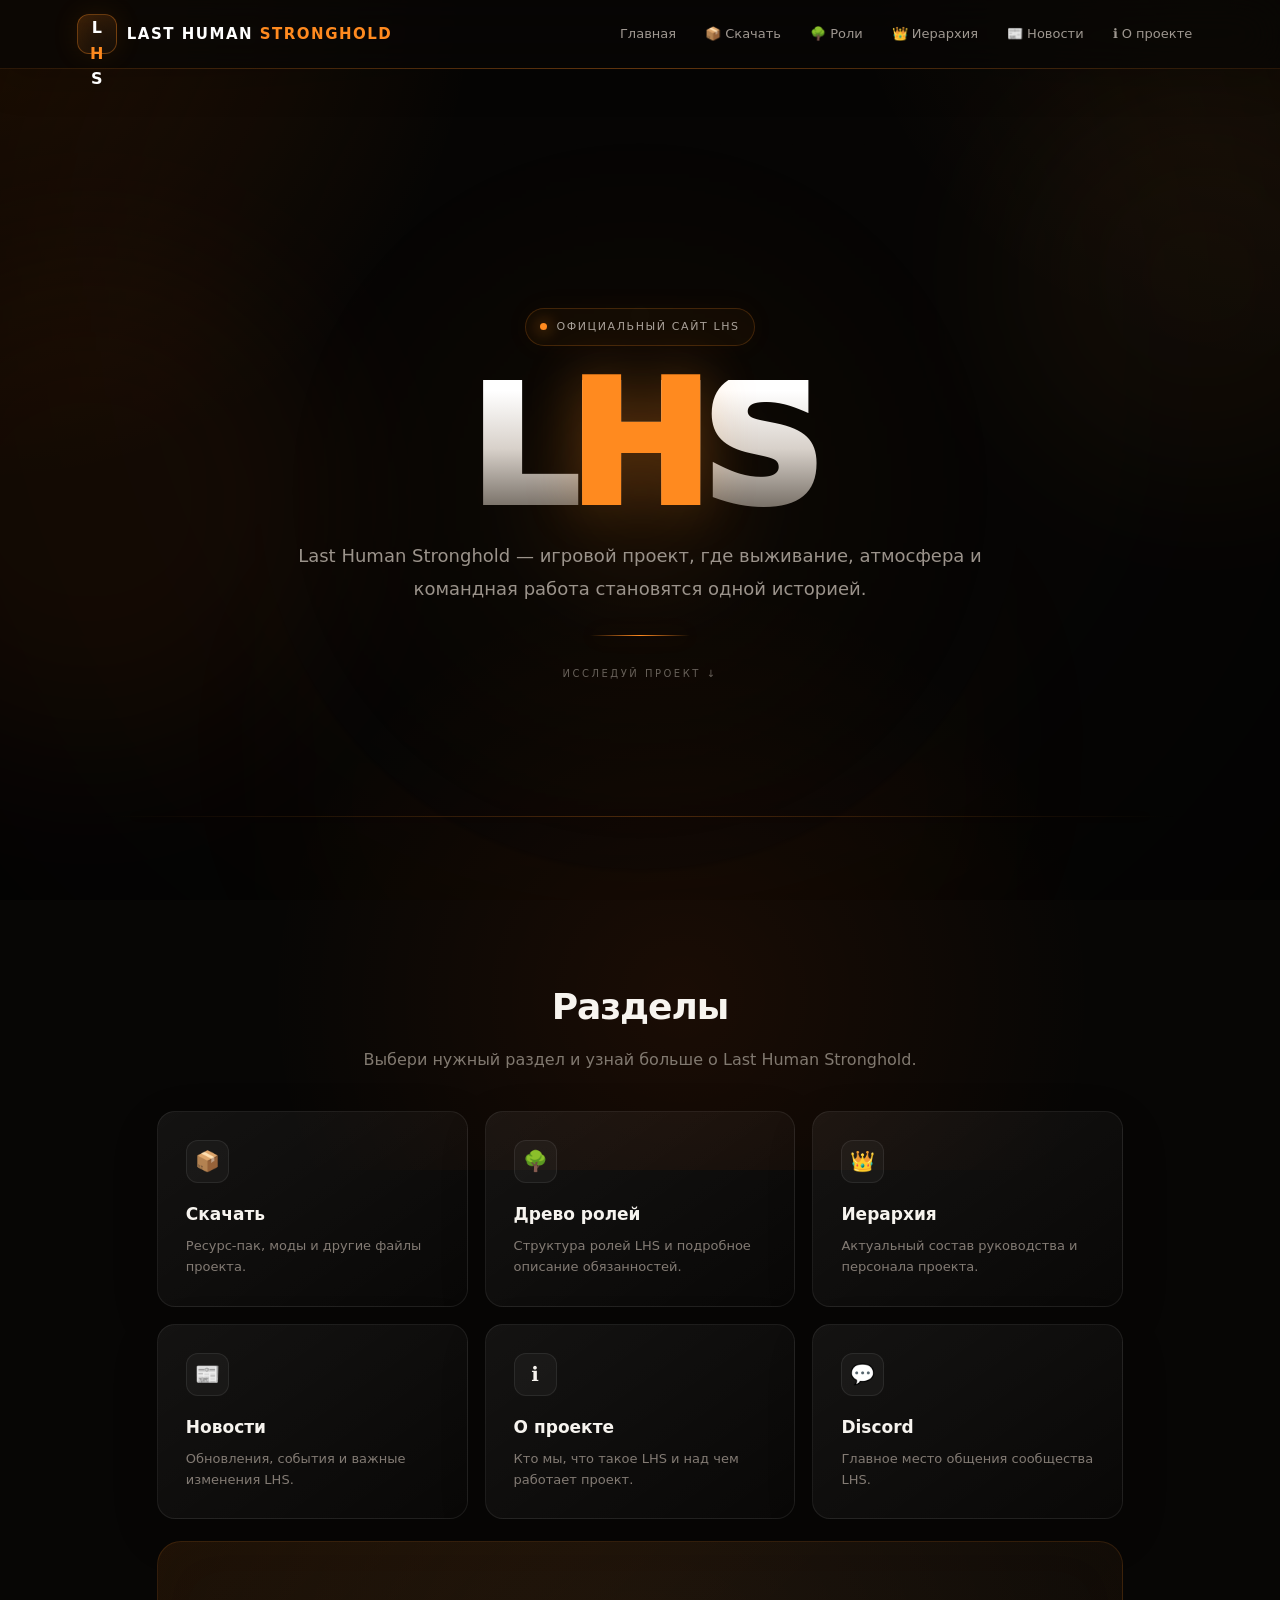
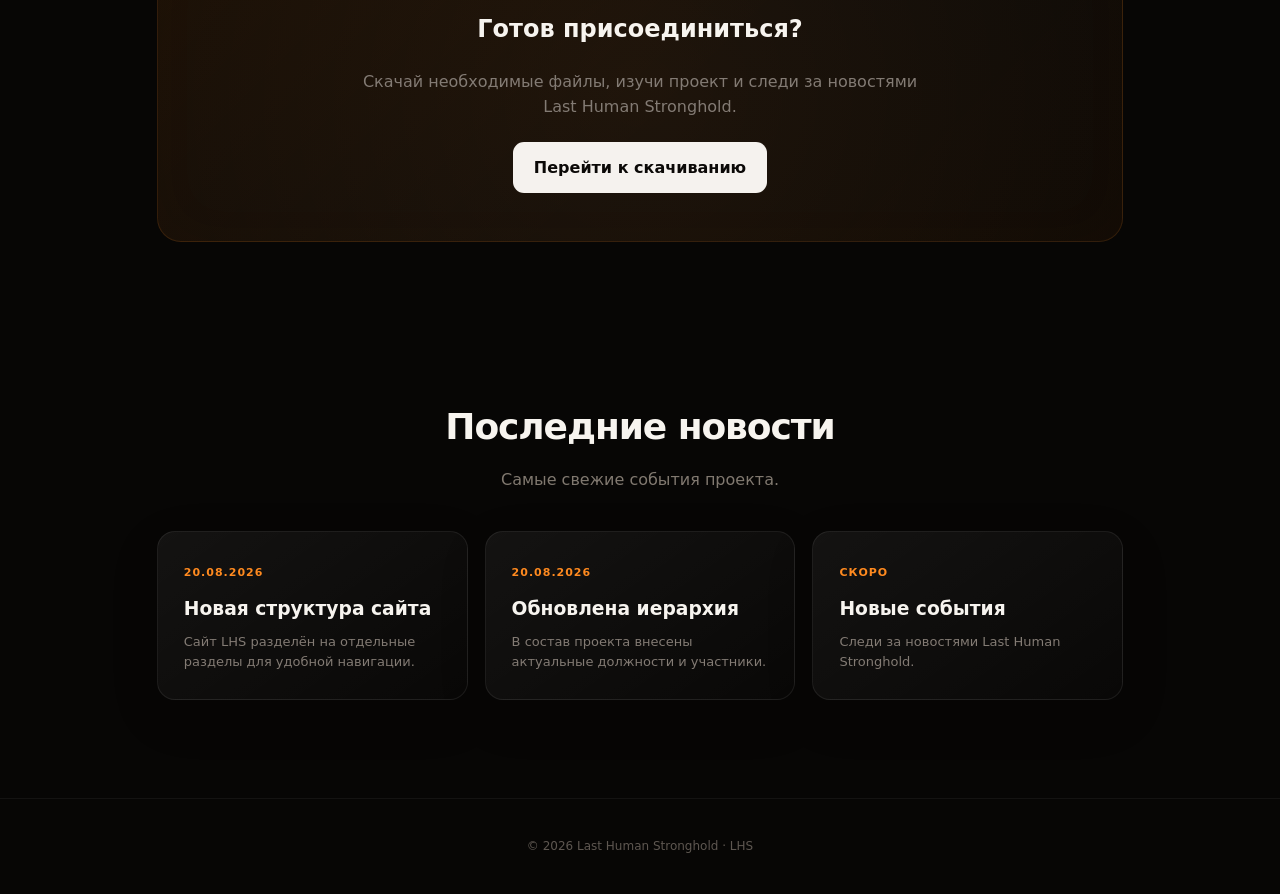
==== index.html @ a81eef85 "Redesign LHS homepage with animated orange atmosphere and polished motion" ====
<!doctype html><html lang="ru"><head><meta charset="utf-8"><meta name="viewport" content="width=device-width,initial-scale=1"><title>LHS — Last Human Stronghold</title><meta name="description" content="Официальный сайт Last Human Stronghold"><style>*{box-sizing:border-box}html{scroll-behavior:smooth}body{margin:0;font-family:Inter,Arial,sans-serif;background:#080706;color:#f7f5f2;min-height:100vh;overflow-x:hidden}body:before{content:"";position:fixed;inset:0;z-index:-3;background:linear-gradient(180deg,#0c0907 0%,#090807 35%,#070707 100%)}body:after{content:"";position:fixed;inset:0;z-index:-2;opacity:.14;background-image:linear-gradient(90deg,rgba(255,138,31,.035) 1px,transparent 1px),linear-gradient(rgba(255,138,31,.025) 1px,transparent 1px);background-size:64px 64px;mask-image:linear-gradient(to bottom,rgba(0,0,0,.75),transparent 80%);pointer-events:none}.ambient{position:fixed;inset:0;z-index:-1;pointer-events:none;background:linear-gradient(180deg,rgba(255,138,31,.055),transparent 23%,transparent 72%,rgba(255,138,31,.018));}.ambient:before{content:"";position:absolute;left:0;right:0;top:0;height:2px;background:linear-gradient(90deg,transparent 0%,rgba(255,138,31,.5) 50%,transparent 100%);box-shadow:0 70px 100px rgba(255,138,31,.035)}header{position:sticky;top:0;z-index:50;padding:13px 6%;display:flex;align-items:center;justify-content:space-between;background:rgba(8,7,6,.82);border-bottom:1px solid rgba(255,138,31,.12);backdrop-filter:blur(20px)}.logo{display:flex;align-items:center;gap:10px;text-decoration:none;color:#fff;font-weight:900;letter-spacing:1.5px;font-size:16px;white-space:nowrap}.logo-mark{width:40px;height:40px;flex:0 0 40px;display:flex;align-items:center;justify-content:center;border-radius:11px;background:linear-gradient(145deg,#2b1b0d,#120d08);border:1px solid rgba(255,138,31,.35);box-shadow:0 0 28px rgba(255,138,31,.09);font-size:16px;letter-spacing:0}.logo-mark .accent,.logo-text .accent{color:#ff8a1f}.logo-text{display:block;white-space:nowrap}nav{display:flex;gap:21px;flex-wrap:wrap;justify-content:flex-end}nav a{color:#a49d96;text-decoration:none;font-size:13px;transition:.2s}nav a:hover{color:#ff8a1f}.hero{min-height:82vh;display:grid;place-items:center;text-align:center;padding:95px 20px 70px;position:relative;overflow:hidden}.hero:before{content:"";position:absolute;left:8%;right:8%;top:8%;height:1px;background:linear-gradient(90deg,transparent,rgba(255,138,31,.18),transparent);box-shadow:0 260px 180px rgba(255,138,31,.018)}.hero:after{content:"";position:absolute;left:15%;right:15%;bottom:8%;height:1px;background:linear-gradient(90deg,transparent,rgba(255,138,31,.1),transparent)}.hero-inner{position:relative;z-index:1;max-width:900px;animation:up .8s ease}.eyebrow{display:inline-flex;align-items:center;gap:9px;padding:9px 14px;border-radius:99px;background:rgba(255,138,31,.05);border:1px solid rgba(255,138,31,.18);color:#aaa39c;font-size:12px;letter-spacing:1.5px}.dot{width:7px;height:7px;border-radius:50%;background:#ff8a1f;box-shadow:0 0 14px #ff8a1f}h1{font-size:clamp(78px,13vw,155px);line-height:.8;letter-spacing:-10px;margin:32px 0 27px;font-weight:950;background:linear-gradient(180deg,#fff 8%,#d8d1ca 52%,#716960 100%);-webkit-background-clip:text;color:transparent}h1 .accent{color:#ff8a1f;background:none;-webkit-text-fill-color:#ff8a1f}.lead{max-width:680px;margin:0 auto;color:#9b938c;font-size:19px;line-height:1.75}.hero-line{width:90px;height:1px;background:linear-gradient(90deg,transparent,#ff8a1f,transparent);margin:31px auto}.scroll{color:#69615a;font-size:11px;letter-spacing:2px;text-transform:uppercase}.container{max-width:1120px;margin:auto;padding:75px 6%}.section-head{text-align:center;margin-bottom:38px}.section-head h2{font-size:36px;margin:0 0 10px}.section-head p{color:#817a73;margin:0;line-height:1.6}.cards,.news{display:grid;grid-template-columns:repeat(3,1fr);gap:17px}.card{position:relative;overflow:hidden;display:block;padding:28px;border-radius:19px;border:1px solid rgba(255,255,255,.075);background:linear-gradient(145deg,rgba(255,255,255,.055),rgba(255,255,255,.014));color:inherit;text-decoration:none;transition:.28s;min-height:145px}.card:before{content:"";position:absolute;width:100px;height:100px;right:-50px;top:-50px;border-radius:50%;background:rgba(255,138,31,.1);filter:blur(25px);opacity:0;transition:.3s}.card:hover{transform:translateY(-7px);border-color:rgba(255,138,31,.3);box-shadow:0 18px 50px rgba(0,0,0,.3)}.card:hover:before{opacity:1}.icon{width:43px;height:43px;display:grid;place-items:center;border-radius:12px;background:#ffffff08;border:1px solid #ffffff0c;font-size:20px;margin-bottom:18px}.card h3{margin:0 0 8px;font-size:17px}.card p{margin:0;color:#837b74;font-size:13px;line-height:1.55}.news-card{padding:25px;border-radius:17px;border:1px solid #ffffff0c;background:#ffffff04}.news-card time{color:#ff8a1f;font-size:11px;letter-spacing:1px}.news-card h3{margin:10px 0 8px}.news-card p{color:#837b74;line-height:1.55;font-size:13px;margin:0}.cta{margin-top:20px;padding:45px;border-radius:24px;text-align:center;border:1px solid rgba(255,138,31,.14);background:linear-gradient(135deg,rgba(255,138,31,.055),rgba(255,255,255,.018) 55%,rgba(255,138,31,.025))}.cta p{color:#837b74;margin:0 auto 22px;max-width:560px}.cta a{display:inline-flex;padding:12px 20px;border-radius:11px;background:#f5f2ee;color:#0b0907;text-decoration:none;font-weight:800;transition:.2s}.cta a:hover{background:#ff8a1f;box-shadow:0 0 28px #ff8a1f35}.footer{text-align:center;padding:45px 20px;color:#5e5751;border-top:1px solid #ffffff09;font-size:12px}@keyframes up{from{opacity:0;transform:translateY(18px)}to{opacity:1;transform:none}}@media(max-width:850px){header{gap:14px;align-items:flex-start;flex-direction:column}.cards,.news{grid-template-columns:1fr 1fr}nav{gap:14px}}@media(max-width:550px){.cards,.news{grid-template-columns:1fr}.container{padding:55px 5%}.hero{min-height:74vh;padding-top:65px}h1{letter-spacing:-6px}.lead{font-size:16px}.section-head h2{font-size:30px}.logo-text{font-size:13px}}</style><link rel="stylesheet" href="style.css"></head><body><div class="ambient"></div><header><a class="logo" href="index.html"><span class="logo-mark">L<span class="accent">H</span>S</span><span class="logo-text">LAST HUMAN <span class="accent">STRONGHOLD</span></span></a><nav><a href="index.html">Главная</a><a href="download.html">📦 Скачать</a><a href="roles.html">🌳 Роли</a><a href="hierarchy.html">👑 Иерархия</a><a href="news.html">📰 Новости</a><a href="about.html">ℹ️ О проекте</a></nav></header><main><section class="hero"><div class="hero-inner"><div class="eyebrow"><span class="dot"></span> ОФИЦИАЛЬНЫЙ САЙТ LHS</div><h1>L<span class="accent">H</span>S</h1><p class="lead">Last Human Stronghold — игровой проект, где выживание, атмосфера и командная работа становятся одной историей.</p><div class="hero-line"></div><div class="scroll">Исследуй проект ↓</div></div></section><section class="container"><div class="section-head"><h2>Разделы</h2><p>Выбери нужный раздел и узнай больше о Last Human Stronghold.</p></div><div class="cards"><a class="card" href="download.html"><div class="icon">📦</div><h3>Скачать</h3><p>Ресурс-пак, моды и другие файлы проекта.</p></a><a class="card" href="roles.html"><div class="icon">🌳</div><h3>Древо ролей</h3><p>Структура ролей LHS и подробное описание обязанностей.</p></a><a class="card" href="hierarchy.html"><div class="icon">👑</div><h3>Иерархия</h3><p>Актуальный состав руководства и персонала проекта.</p></a><a class="card" href="news.html"><div class="icon">📰</div><h3>Новости</h3><p>Обновления, события и важные изменения LHS.</p></a><a class="card" href="about.html"><div class="icon">ℹ️</div><h3>О проекте</h3><p>Кто мы, что такое LHS и над чем работает проект.</p></a><a class="card" href="https://discord.com" target="_blank" rel="noopener"><div class="icon">💬</div><h3>Discord</h3><p>Главное место общения сообщества LHS.</p></a></div><div class="cta"><h2>Готов присоединиться?</h2><p>Скачай необходимые файлы, изучи проект и следи за новостями Last Human Stronghold.</p><a href="download.html">Перейти к скачиванию</a></div></section><section class="container"><div class="section-head"><h2>Последние новости</h2><p>Самые свежие события проекта.</p></div><div class="news"><article class="news-card"><time>20.08.2026</time><h3>Новая структура сайта</h3><p>Сайт LHS разделён на отдельные разделы для удобной навигации.</p></article><article class="news-card"><time>20.08.2026</time><h3>Обновлена иерархия</h3><p>В состав проекта внесены актуальные должности и участники.</p></article><article class="news-card"><time>СКОРО</time><h3>Новые события</h3><p>Следи за новостями Last Human Stronghold.</p></article></div></section></main><footer class="footer">© 2026 Last Human Stronghold · LHS</footer></body></html>
---- style.css ----
*{box-sizing:border-box}html{scroll-behavior:smooth}body{margin:0;min-height:100vh;overflow-x:hidden;background:#070605;color:#f7f4ef;font-family:Inter,ui-sans-serif,system-ui,-apple-system,BlinkMacSystemFont,"Segoe UI",Arial,sans-serif;line-height:1.6}body:before{content:"";position:fixed;inset:-30%;z-index:-5;background:radial-gradient(circle at 18% 18%,rgba(255,111,0,.14),transparent 24%),radial-gradient(circle at 82% 12%,rgba(255,151,54,.09),transparent 22%),radial-gradient(circle at 52% 88%,rgba(255,92,0,.08),transparent 25%),#070605;animation:ambientShift 18s ease-in-out infinite alternate}body:after{content:"";position:fixed;inset:0;z-index:-4;pointer-events:none;background-image:linear-gradient(rgba(255,138,31,.025) 1px,transparent 1px),linear-gradient(90deg,rgba(255,138,31,.025) 1px,transparent 1px);background-size:72px 72px;mask-image:linear-gradient(to bottom,rgba(0,0,0,.75),transparent 88%);animation:gridDrift 24s linear infinite}.ambient{position:fixed;inset:0;z-index:-3;pointer-events:none;overflow:hidden;background:radial-gradient(circle at 50% 35%,transparent 0,rgba(0,0,0,.1) 55%,rgba(0,0,0,.45) 100%)}.ambient:before,.ambient:after{content:"";position:absolute;border-radius:50%;filter:blur(80px);opacity:.45}.ambient:before{width:38vw;height:38vw;left:-12vw;top:28vh;background:rgba(255,110,0,.13);animation:orbOne 15s ease-in-out infinite alternate}.ambient:after{width:32vw;height:32vw;right:-10vw;top:8vh;background:rgba(255,155,55,.1);animation:orbTwo 19s ease-in-out infinite alternate}header{position:sticky;top:0;z-index:50;display:flex;align-items:center;justify-content:space-between;gap:20px;padding:14px 6%;background:rgba(7,6,5,.72);border-bottom:1px solid rgba(255,138,31,.13);backdrop-filter:blur(22px);-webkit-backdrop-filter:blur(22px);box-shadow:0 10px 40px rgba(0,0,0,.16)}header:after{content:"";position:absolute;left:0;right:0;bottom:-1px;height:1px;background:linear-gradient(90deg,transparent,rgba(255,138,31,.42),transparent);opacity:.65}.logo{display:flex;align-items:center;gap:10px;color:#fff;text-decoration:none;font-weight:900;letter-spacing:1.5px;font-size:15px;white-space:nowrap}.logo-mark{display:grid;place-items:center;width:40px;height:40px;border-radius:12px;background:linear-gradient(145deg,rgba(255,138,31,.18),rgba(255,255,255,.025));border:1px solid rgba(255,138,31,.35);box-shadow:0 0 28px rgba(255,138,31,.1),inset 0 0 18px rgba(255,138,31,.04)}.accent,.role,.date,.tag,.rank{color:#ff8a1f}nav{display:flex;align-items:center;justify-content:flex-end;gap:7px;flex-wrap:wrap}nav a{position:relative;padding:8px 11px;border-radius:9px;color:#9e9790;text-decoration:none;font-size:13px;transition:color .25s ease,background .25s ease,transform .25s ease}nav a:hover{color:#fff;background:rgba(255,138,31,.08);transform:translateY(-1px)}nav a:after{content:"";position:absolute;left:11px;right:11px;bottom:4px;height:1px;background:#ff8a1f;transform:scaleX(0);transform-origin:center;transition:transform .25s ease}nav a:hover:after{transform:scaleX(1)}.wrap,.container{max-width:1120px;margin:0 auto;padding:78px 6%}.hero{min-height:calc(100vh - 69px);display:grid;place-items:center;text-align:center;padding:90px 20px 70px;position:relative;overflow:hidden}.hero:before{content:"";position:absolute;width:min(760px,80vw);height:760px;top:5%;left:50%;transform:translateX(-50%);border-radius:50%;background:radial-gradient(circle,rgba(255,138,31,.1),rgba(255,138,31,.025) 28%,transparent 68%);filter:blur(2px);animation:heroPulse 8s ease-in-out infinite}.hero:after{content:"";position:absolute;left:8%;right:8%;bottom:10%;height:1px;background:linear-gradient(90deg,transparent,rgba(255,138,31,.25),transparent);box-shadow:0 0 35px rgba(255,138,31,.15)}.hero-inner{position:relative;z-index:1;max-width:920px;animation:reveal .8s cubic-bezier(.2,.7,.2,1) both}.eyebrow{display:inline-flex;align-items:center;gap:9px;padding:9px 14px;border:1px solid rgba(255,138,31,.2);border-radius:999px;background:rgba(255,138,31,.045);color:#aaa39b;font-size:11px;letter-spacing:1.6px;box-shadow:0 0 30px rgba(255,138,31,.04)}.dot{width:7px;height:7px;border-radius:50%;background:#ff8a1f;box-shadow:0 0 16px #ff8a1f;animation:blink 2s ease-in-out infinite}h1{letter-spacing:-.055em}hero h1,h1.title{background:linear-gradient(180deg,#fff 8%,#e5dfd8 55%,#777069 100%);-webkit-background-clip:text;background-clip:text;color:transparent}.hero h1{font-size:clamp(82px,14vw,170px);line-height:.78;margin:34px 0 28px;font-weight:950}.hero h1 .accent{background:none;-webkit-text-fill-color:#ff8a1f;text-shadow:0 0 55px rgba(255,138,31,.3)}.lead{max-width:690px;margin:0 auto;color:#9b938b;font-size:18px;line-height:1.8}.hero-line{width:100px;height:1px;margin:30px auto;background:linear-gradient(90deg,transparent,#ff8a1f,transparent);box-shadow:0 0 22px rgba(255,138,31,.3)}.scroll{color:#676059;font-size:10px;letter-spacing:2.5px;text-transform:uppercase}.section-head{text-align:center;margin-bottom:38px}.section-head h2{font-size:36px;margin:0 0 10px;letter-spacing:-.03em}.section-head p,.sub{color:#817970;margin:0 auto;line-height:1.7}.cards{display:grid;grid-template-columns:repeat(3,1fr);gap:17px}.card,.role,.news-card{position:relative;overflow:hidden;border:1px solid rgba(255,255,255,.075);border-radius:18px;background:linear-gradient(145deg,rgba(255,255,255,.055),rgba(255,255,255,.012));box-shadow:0 16px 50px rgba(0,0,0,.12);transition:transform .3s cubic-bezier(.2,.7,.2,1),border-color .3s,box-shadow .3s,background .3s}.card:before,.role:before,.news-card:before{content:"";position:absolute;width:180px;height:180px;right:-110px;top:-110px;border-radius:50%;background:rgba(255,138,31,.13);filter:blur(38px);opacity:0;transition:opacity .35s}.card:hover,.role:hover,.news-card:hover{transform:translateY(-6px);border-color:rgba(255,138,31,.3);box-shadow:0 22px 65px rgba(0,0,0,.28),0 0 35px rgba(255,138,31,.045)}.card:hover:before,.role:hover:before,.news-card:hover:before{opacity:1}.card{display:block;padding:28px;min-height:150px;color:inherit;text-decoration:none}.icon{width:43px;height:43px;display:grid;place-items:center;margin-bottom:18px;border:1px solid rgba(255,255,255,.08);border-radius:12px;background:rgba(255,255,255,.035);transition:transform .3s,background .3s}.card:hover .icon{transform:scale(1.08) rotate(-2deg);background:rgba(255,138,31,.1)}.card h3{margin:0 0 8px;font-size:17px}.card p,.muted{margin:0;color:#837b74;font-size:13px;line-height:1.6}.cta{position:relative;overflow:hidden;margin-top:22px;padding:48px;border-radius:24px;text-align:center;border:1px solid rgba(255,138,31,.16);background:linear-gradient(135deg,rgba(255,138,31,.07),rgba(255,255,255,.018) 55%,rgba(255,138,31,.025));box-shadow:inset 0 0 60px rgba(255,138,31,.025)}.cta:before{content:"";position:absolute;inset:-100%;background:radial-gradient(circle,rgba(255,138,31,.08),transparent 45%);animation:ctaGlow 10s linear infinite}.cta>*{position:relative}.cta p{max-width:560px;margin:0 auto 22px;color:#837b74}.btn,.cta a{display:inline-flex;align-items:center;justify-content:center;padding:12px 20px;border-radius:11px;background:#f5f2ee;color:#0b0907;text-decoration:none;font-weight:800;border:1px solid transparent;transition:transform .25s,background .25s,box-shadow .25s}.btn:hover,.cta a:hover{background:#ff8a1f;box-shadow:0 0 32px rgba(255,138,31,.3);transform:translateY(-2px)}.title{text-align:center;font-size:46px;margin:0 0 10px}.wrap>.sub{text-align:center;margin-bottom:48px}.news{display:grid;grid-template-columns:repeat(3,1fr);gap:17px}.news-card{padding:26px}.news-card time,.date{font-size:11px;letter-spacing:1px;font-weight:700}.news-card h2,.news-card h3{margin:10px 0 8px}.news-card p{color:#837b74;line-height:1.6;font-size:13px;margin:0}.file{display:flex;justify-content:space-between;align-items:center;gap:20px}.filename{font-weight:700}.tag,.count{display:inline-block;margin-top:8px;padding:4px 8px;border-radius:999px;background:rgba(255,138,31,.07);font-size:11px}.tree{display:grid;gap:13px;max-width:900px;margin:auto}.role{padding:21px 24px}.role strong{display:block;font-size:19px;color:#fff;margin-bottom:6px}.role p{margin:0;color:#918981}.role.top{border-color:rgba(255,138,31,.35);box-shadow:0 0 35px rgba(255,138,31,.05)}.branch{display:grid;grid-template-columns:1fr 1fr;gap:13px}.group{margin:42px 0}.group h2{font-size:21px;margin:0 0 20px;padding:14px 18px;border:1px solid rgba(255,255,255,.07);border-radius:14px;background:rgba(255,255,255,.03)}.group .cards{grid-template-columns:repeat(2,1fr)}.group .card{min-height:auto}.role{color:#ff8a1f;font-size:12px;text-transform:uppercase;font-weight:700;letter-spacing:.7px}.name{font-size:19px;margin-top:7px;color:#f5f2ee}.empty{color:#65605a}.count{margin:0 0 0 7px;color:#ff8a1f}.people{display:flex;flex-direction:column;gap:10px}.person{padding:14px 17px;border:1px solid rgba(255,255,255,.06);border-radius:12px;background:rgba(255,255,255,.025)}.person b{font-size:16px;color:#eee}.wrap>.card{padding:32px}.wrap>.card p{color:#898079;line-height:1.8}.wrap>.card strong{color:#ff8a1f}.footer,footer{text-align:center;padding:38px 20px;color:#5e5751;border-top:1px solid rgba(255,255,255,.055);font-size:12px;margin-top:20px}a:focus-visible{outline:2px solid #ff8a1f;outline-offset:3px}@keyframes reveal{from{opacity:0;transform:translateY(24px) scale(.985)}to{opacity:1;transform:none}}@keyframes ambientShift{0%{transform:translate3d(-2%,-1%,0) scale(1)}100%{transform:translate3d(2%,2%,0) scale(1.06)}}@keyframes gridDrift{from{background-position:0 0,0 0}to{background-position:72px 72px,-72px 72px}}@keyframes orbOne{from{transform:translate(0,0)}to{transform:translate(18vw,-8vh)}}@keyframes orbTwo{from{transform:translate(0,0)}to{transform:translate(-12vw,12vh)}}@keyframes heroPulse{0%,100%{transform:translateX(-50%) scale(.95);opacity:.65}50%{transform:translateX(-50%) scale(1.08);opacity:1}}@keyframes blink{0%,100%{opacity:.45}50%{opacity:1}}@keyframes ctaGlow{from{transform:translate(0,0) rotate(0)}to{transform:translate(12%,8%) rotate(360deg)}}@media(max-width:850px){header{align-items:flex-start;flex-direction:column}.cards,.news,.group .cards{grid-template-columns:1fr 1fr}nav{justify-content:flex-start}.hero{min-height:78vh}}@media(max-width:620px){nav{gap:3px}nav a{font-size:12px;padding:7px 8px}.cards,.news,.group .cards,.branch{grid-template-columns:1fr}.wrap,.container{padding:58px 5%}.hero{padding:65px 18px 55px}.hero h1{letter-spacing:-.06em}.lead{font-size:16px}.title{font-size:34px}.section-head h2{font-size:30px}.file{flex-direction:column;align-items:flex-start}.cta{padding:34px 22px}.logo-text{font-size:12px}}
@media(prefers-reduced-motion:reduce){*,*:before,*:after{scroll-behavior:auto!important;animation-duration:.01ms!important;animation-iteration-count:1!important;transition-duration:.01ms!important}}
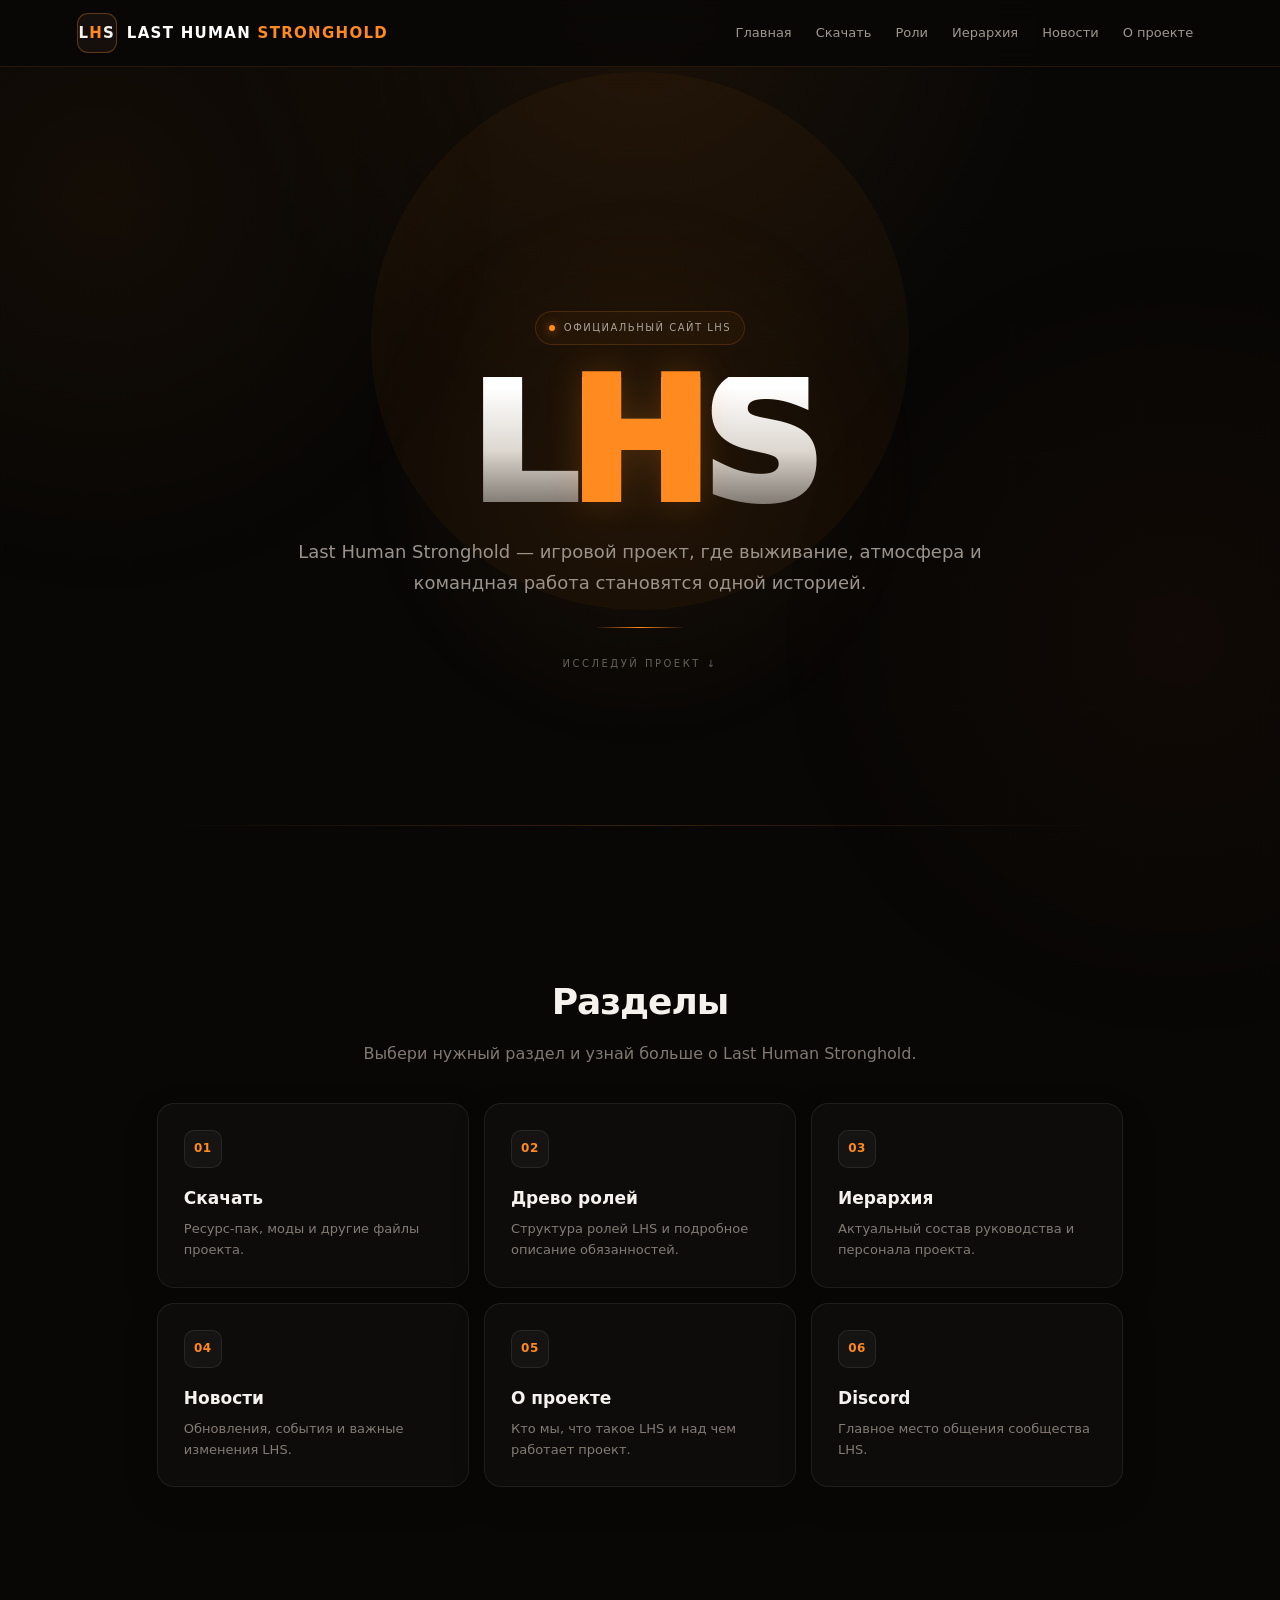
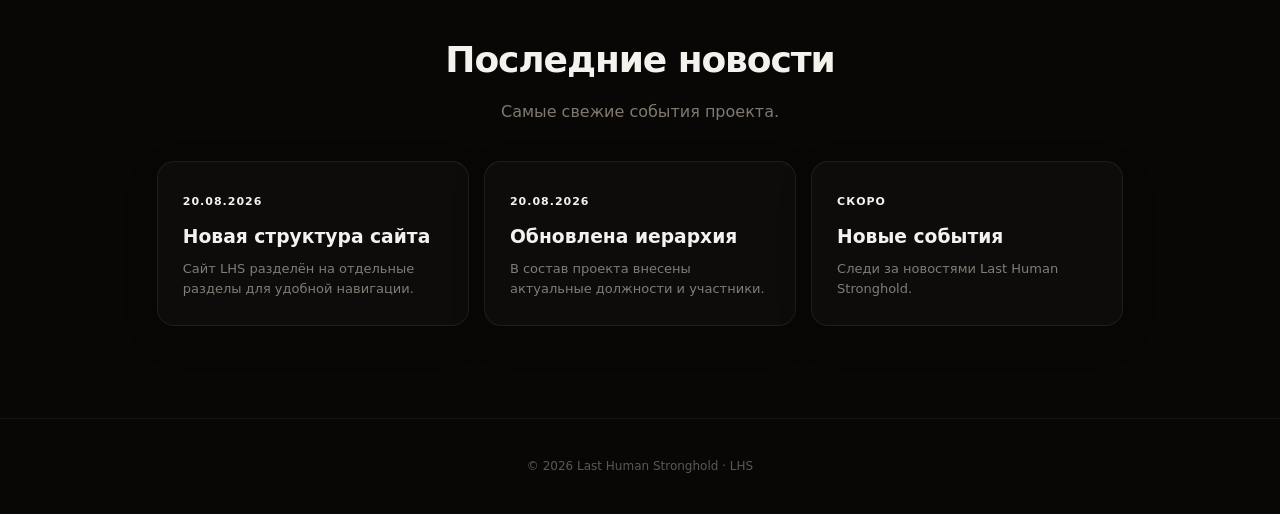
==== commit 02f8db12: "Fix homepage layout, remove CTA and emoji icons" ====
--- a/index.html
+++ b/index.html
@@ -1 +1 @@
-<!doctype html><html lang="ru"><head><meta charset="utf-8"><meta name="viewport" content="width=device-width,initial-scale=1"><title>LHS — Last Human Stronghold</title><meta name="description" content="Официальный сайт Last Human Stronghold"><style>*{box-sizing:border-box}html{scroll-behavior:smooth}body{margin:0;font-family:Inter,Arial,sans-serif;background:#080706;color:#f7f5f2;min-height:100vh;overflow-x:hidden}body:before{content:"";position:fixed;inset:0;z-index:-3;background:linear-gradient(180deg,#0c0907 0%,#090807 35%,#070707 100%)}body:after{content:"";position:fixed;inset:0;z-index:-2;opacity:.14;background-image:linear-gradient(90deg,rgba(255,138,31,.035) 1px,transparent 1px),linear-gradient(rgba(255,138,31,.025) 1px,transparent 1px);background-size:64px 64px;mask-image:linear-gradient(to bottom,rgba(0,0,0,.75),transparent 80%);pointer-events:none}.ambient{position:fixed;inset:0;z-index:-1;pointer-events:none;background:linear-gradient(180deg,rgba(255,138,31,.055),transparent 23%,transparent 72%,rgba(255,138,31,.018));}.ambient:before{content:"";position:absolute;left:0;right:0;top:0;height:2px;background:linear-gradient(90deg,transparent 0%,rgba(255,138,31,.5) 50%,transparent 100%);box-shadow:0 70px 100px rgba(255,138,31,.035)}header{position:sticky;top:0;z-index:50;padding:13px 6%;display:flex;align-items:center;justify-content:space-between;background:rgba(8,7,6,.82);border-bottom:1px solid rgba(255,138,31,.12);backdrop-filter:blur(20px)}.logo{display:flex;align-items:center;gap:10px;text-decoration:none;color:#fff;font-weight:900;letter-spacing:1.5px;font-size:16px;white-space:nowrap}.logo-mark{width:40px;height:40px;flex:0 0 40px;display:flex;align-items:center;justify-content:center;border-radius:11px;background:linear-gradient(145deg,#2b1b0d,#120d08);border:1px solid rgba(255,138,31,.35);box-shadow:0 0 28px rgba(255,138,31,.09);font-size:16px;letter-spacing:0}.logo-mark .accent,.logo-text .accent{color:#ff8a1f}.logo-text{display:block;white-space:nowrap}nav{display:flex;gap:21px;flex-wrap:wrap;justify-content:flex-end}nav a{color:#a49d96;text-decoration:none;font-size:13px;transition:.2s}nav a:hover{color:#ff8a1f}.hero{min-height:82vh;display:grid;place-items:center;text-align:center;padding:95px 20px 70px;position:relative;overflow:hidden}.hero:before{content:"";position:absolute;left:8%;right:8%;top:8%;height:1px;background:linear-gradient(90deg,transparent,rgba(255,138,31,.18),transparent);box-shadow:0 260px 180px rgba(255,138,31,.018)}.hero:after{content:"";position:absolute;left:15%;right:15%;bottom:8%;height:1px;background:linear-gradient(90deg,transparent,rgba(255,138,31,.1),transparent)}.hero-inner{position:relative;z-index:1;max-width:900px;animation:up .8s ease}.eyebrow{display:inline-flex;align-items:center;gap:9px;padding:9px 14px;border-radius:99px;background:rgba(255,138,31,.05);border:1px solid rgba(255,138,31,.18);color:#aaa39c;font-size:12px;letter-spacing:1.5px}.dot{width:7px;height:7px;border-radius:50%;background:#ff8a1f;box-shadow:0 0 14px #ff8a1f}h1{font-size:clamp(78px,13vw,155px);line-height:.8;letter-spacing:-10px;margin:32px 0 27px;font-weight:950;background:linear-gradient(180deg,#fff 8%,#d8d1ca 52%,#716960 100%);-webkit-background-clip:text;color:transparent}h1 .accent{color:#ff8a1f;background:none;-webkit-text-fill-color:#ff8a1f}.lead{max-width:680px;margin:0 auto;color:#9b938c;font-size:19px;line-height:1.75}.hero-line{width:90px;height:1px;background:linear-gradient(90deg,transparent,#ff8a1f,transparent);margin:31px auto}.scroll{color:#69615a;font-size:11px;letter-spacing:2px;text-transform:uppercase}.container{max-width:1120px;margin:auto;padding:75px 6%}.section-head{text-align:center;margin-bottom:38px}.section-head h2{font-size:36px;margin:0 0 10px}.section-head p{color:#817a73;margin:0;line-height:1.6}.cards,.news{display:grid;grid-template-columns:repeat(3,1fr);gap:17px}.card{position:relative;overflow:hidden;display:block;padding:28px;border-radius:19px;border:1px solid rgba(255,255,255,.075);background:linear-gradient(145deg,rgba(255,255,255,.055),rgba(255,255,255,.014));color:inherit;text-decoration:none;transition:.28s;min-height:145px}.card:before{content:"";position:absolute;width:100px;height:100px;right:-50px;top:-50px;border-radius:50%;background:rgba(255,138,31,.1);filter:blur(25px);opacity:0;transition:.3s}.card:hover{transform:translateY(-7px);border-color:rgba(255,138,31,.3);box-shadow:0 18px 50px rgba(0,0,0,.3)}.card:hover:before{opacity:1}.icon{width:43px;height:43px;display:grid;place-items:center;border-radius:12px;background:#ffffff08;border:1px solid #ffffff0c;font-size:20px;margin-bottom:18px}.card h3{margin:0 0 8px;font-size:17px}.card p{margin:0;color:#837b74;font-size:13px;line-height:1.55}.news-card{padding:25px;border-radius:17px;border:1px solid #ffffff0c;background:#ffffff04}.news-card time{color:#ff8a1f;font-size:11px;letter-spacing:1px}.news-card h3{margin:10px 0 8px}.news-card p{color:#837b74;line-height:1.55;font-size:13px;margin:0}.cta{margin-top:20px;padding:45px;border-radius:24px;text-align:center;border:1px solid rgba(255,138,31,.14);background:linear-gradient(135deg,rgba(255,138,31,.055),rgba(255,255,255,.018) 55%,rgba(255,138,31,.025))}.cta p{color:#837b74;margin:0 auto 22px;max-width:560px}.cta a{display:inline-flex;padding:12px 20px;border-radius:11px;background:#f5f2ee;color:#0b0907;text-decoration:none;font-weight:800;transition:.2s}.cta a:hover{background:#ff8a1f;box-shadow:0 0 28px #ff8a1f35}.footer{text-align:center;padding:45px 20px;color:#5e5751;border-top:1px solid #ffffff09;font-size:12px}@keyframes up{from{opacity:0;transform:translateY(18px)}to{opacity:1;transform:none}}@media(max-width:850px){header{gap:14px;align-items:flex-start;flex-direction:column}.cards,.news{grid-template-columns:1fr 1fr}nav{gap:14px}}@media(max-width:550px){.cards,.news{grid-template-columns:1fr}.container{padding:55px 5%}.hero{min-height:74vh;padding-top:65px}h1{letter-spacing:-6px}.lead{font-size:16px}.section-head h2{font-size:30px}.logo-text{font-size:13px}}</style><link rel="stylesheet" href="style.css"></head><body><div class="ambient"></div><header><a class="logo" href="index.html"><span class="logo-mark">L<span class="accent">H</span>S</span><span class="logo-text">LAST HUMAN <span class="accent">STRONGHOLD</span></span></a><nav><a href="index.html">Главная</a><a href="download.html">📦 Скачать</a><a href="roles.html">🌳 Роли</a><a href="hierarchy.html">👑 Иерархия</a><a href="news.html">📰 Новости</a><a href="about.html">ℹ️ О проекте</a></nav></header><main><section class="hero"><div class="hero-inner"><div class="eyebrow"><span class="dot"></span> ОФИЦИАЛЬНЫЙ САЙТ LHS</div><h1>L<span class="accent">H</span>S</h1><p class="lead">Last Human Stronghold — игровой проект, где выживание, атмосфера и командная работа становятся одной историей.</p><div class="hero-line"></div><div class="scroll">Исследуй проект ↓</div></div></section><section class="container"><div class="section-head"><h2>Разделы</h2><p>Выбери нужный раздел и узнай больше о Last Human Stronghold.</p></div><div class="cards"><a class="card" href="download.html"><div class="icon">📦</div><h3>Скачать</h3><p>Ресурс-пак, моды и другие файлы проекта.</p></a><a class="card" href="roles.html"><div class="icon">🌳</div><h3>Древо ролей</h3><p>Структура ролей LHS и подробное описание обязанностей.</p></a><a class="card" href="hierarchy.html"><div class="icon">👑</div><h3>Иерархия</h3><p>Актуальный состав руководства и персонала проекта.</p></a><a class="card" href="news.html"><div class="icon">📰</div><h3>Новости</h3><p>Обновления, события и важные изменения LHS.</p></a><a class="card" href="about.html"><div class="icon">ℹ️</div><h3>О проекте</h3><p>Кто мы, что такое LHS и над чем работает проект.</p></a><a class="card" href="https://discord.com" target="_blank" rel="noopener"><div class="icon">💬</div><h3>Discord</h3><p>Главное место общения сообщества LHS.</p></a></div><div class="cta"><h2>Готов присоединиться?</h2><p>Скачай необходимые файлы, изучи проект и следи за новостями Last Human Stronghold.</p><a href="download.html">Перейти к скачиванию</a></div></section><section class="container"><div class="section-head"><h2>Последние новости</h2><p>Самые свежие события проекта.</p></div><div class="news"><article class="news-card"><time>20.08.2026</time><h3>Новая структура сайта</h3><p>Сайт LHS разделён на отдельные разделы для удобной навигации.</p></article><article class="news-card"><time>20.08.2026</time><h3>Обновлена иерархия</h3><p>В состав проекта внесены актуальные должности и участники.</p></article><article class="news-card"><time>СКОРО</time><h3>Новые события</h3><p>Следи за новостями Last Human Stronghold.</p></article></div></section></main><footer class="footer">© 2026 Last Human Stronghold · LHS</footer></body></html>+<!doctype html><html lang="ru"><head><meta charset="utf-8"><meta name="viewport" content="width=device-width,initial-scale=1"><title>LHS — Last Human Stronghold</title><meta name="description" content="Официальный сайт Last Human Stronghold"><link rel="stylesheet" href="style.css"></head><body><div class="ambient"></div><header><a class="logo" href="index.html"><span class="logo-mark">L<span class="accent">H</span>S</span><span class="logo-text">LAST HUMAN <span class="accent">STRONGHOLD</span></span></a><nav><a href="index.html">Главная</a><a href="download.html">Скачать</a><a href="roles.html">Роли</a><a href="hierarchy.html">Иерархия</a><a href="news.html">Новости</a><a href="about.html">О проекте</a></nav></header><main><section class="hero"><div class="hero-inner"><div class="eyebrow"><span class="dot"></span> ОФИЦИАЛЬНЫЙ САЙТ LHS</div><h1>L<span class="accent">H</span>S</h1><p class="lead">Last Human Stronghold — игровой проект, где выживание, атмосфера и командная работа становятся одной историей.</p><div class="hero-line"></div><div class="scroll">Исследуй проект ↓</div></div></section><section class="container"><div class="section-head"><h2>Разделы</h2><p>Выбери нужный раздел и узнай больше о Last Human Stronghold.</p></div><div class="cards"><a class="card" href="download.html"><div class="icon">01</div><h3>Скачать</h3><p>Ресурс-пак, моды и другие файлы проекта.</p></a><a class="card" href="roles.html"><div class="icon">02</div><h3>Древо ролей</h3><p>Структура ролей LHS и подробное описание обязанностей.</p></a><a class="card" href="hierarchy.html"><div class="icon">03</div><h3>Иерархия</h3><p>Актуальный состав руководства и персонала проекта.</p></a><a class="card" href="news.html"><div class="icon">04</div><h3>Новости</h3><p>Обновления, события и важные изменения LHS.</p></a><a class="card" href="about.html"><div class="icon">05</div><h3>О проекте</h3><p>Кто мы, что такое LHS и над чем работает проект.</p></a><a class="card" href="https://discord.com" target="_blank" rel="noopener"><div class="icon">06</div><h3>Discord</h3><p>Главное место общения сообщества LHS.</p></a></div></section><section class="container"><div class="section-head"><h2>Последние новости</h2><p>Самые свежие события проекта.</p></div><div class="news"><article class="news-card"><time>20.08.2026</time><h3>Новая структура сайта</h3><p>Сайт LHS разделён на отдельные разделы для удобной навигации.</p></article><article class="news-card"><time>20.08.2026</time><h3>Обновлена иерархия</h3><p>В состав проекта внесены актуальные должности и участники.</p></article><article class="news-card"><time>СКОРО</time><h3>Новые события</h3><p>Следи за новостями Last Human Stronghold.</p></article></div></section></main><footer class="footer">© 2026 Last Human Stronghold · LHS</footer></body></html>
--- a/style.css
+++ b/style.css
@@ -1,2 +1 @@
-*{box-sizing:border-box}html{scroll-behavior:smooth}body{margin:0;min-height:100vh;overflow-x:hidden;background:#070605;color:#f7f4ef;font-family:Inter,ui-sans-serif,system-ui,-apple-system,BlinkMacSystemFont,"Segoe UI",Arial,sans-serif;line-height:1.6}body:before{content:"";position:fixed;inset:-30%;z-index:-5;background:radial-gradient(circle at 18% 18%,rgba(255,111,0,.14),transparent 24%),radial-gradient(circle at 82% 12%,rgba(255,151,54,.09),transparent 22%),radial-gradient(circle at 52% 88%,rgba(255,92,0,.08),transparent 25%),#070605;animation:ambientShift 18s ease-in-out infinite alternate}body:after{content:"";position:fixed;inset:0;z-index:-4;pointer-events:none;background-image:linear-gradient(rgba(255,138,31,.025) 1px,transparent 1px),linear-gradient(90deg,rgba(255,138,31,.025) 1px,transparent 1px);background-size:72px 72px;mask-image:linear-gradient(to bottom,rgba(0,0,0,.75),transparent 88%);animation:gridDrift 24s linear infinite}.ambient{position:fixed;inset:0;z-index:-3;pointer-events:none;overflow:hidden;background:radial-gradient(circle at 50% 35%,transparent 0,rgba(0,0,0,.1) 55%,rgba(0,0,0,.45) 100%)}.ambient:before,.ambient:after{content:"";position:absolute;border-radius:50%;filter:blur(80px);opacity:.45}.ambient:before{width:38vw;height:38vw;left:-12vw;top:28vh;background:rgba(255,110,0,.13);animation:orbOne 15s ease-in-out infinite alternate}.ambient:after{width:32vw;height:32vw;right:-10vw;top:8vh;background:rgba(255,155,55,.1);animation:orbTwo 19s ease-in-out infinite alternate}header{position:sticky;top:0;z-index:50;display:flex;align-items:center;justify-content:space-between;gap:20px;padding:14px 6%;background:rgba(7,6,5,.72);border-bottom:1px solid rgba(255,138,31,.13);backdrop-filter:blur(22px);-webkit-backdrop-filter:blur(22px);box-shadow:0 10px 40px rgba(0,0,0,.16)}header:after{content:"";position:absolute;left:0;right:0;bottom:-1px;height:1px;background:linear-gradient(90deg,transparent,rgba(255,138,31,.42),transparent);opacity:.65}.logo{display:flex;align-items:center;gap:10px;color:#fff;text-decoration:none;font-weight:900;letter-spacing:1.5px;font-size:15px;white-space:nowrap}.logo-mark{display:grid;place-items:center;width:40px;height:40px;border-radius:12px;background:linear-gradient(145deg,rgba(255,138,31,.18),rgba(255,255,255,.025));border:1px solid rgba(255,138,31,.35);box-shadow:0 0 28px rgba(255,138,31,.1),inset 0 0 18px rgba(255,138,31,.04)}.accent,.role,.date,.tag,.rank{color:#ff8a1f}nav{display:flex;align-items:center;justify-content:flex-end;gap:7px;flex-wrap:wrap}nav a{position:relative;padding:8px 11px;border-radius:9px;color:#9e9790;text-decoration:none;font-size:13px;transition:color .25s ease,background .25s ease,transform .25s ease}nav a:hover{color:#fff;background:rgba(255,138,31,.08);transform:translateY(-1px)}nav a:after{content:"";position:absolute;left:11px;right:11px;bottom:4px;height:1px;background:#ff8a1f;transform:scaleX(0);transform-origin:center;transition:transform .25s ease}nav a:hover:after{transform:scaleX(1)}.wrap,.container{max-width:1120px;margin:0 auto;padding:78px 6%}.hero{min-height:calc(100vh - 69px);display:grid;place-items:center;text-align:center;padding:90px 20px 70px;position:relative;overflow:hidden}.hero:before{content:"";position:absolute;width:min(760px,80vw);height:760px;top:5%;left:50%;transform:translateX(-50%);border-radius:50%;background:radial-gradient(circle,rgba(255,138,31,.1),rgba(255,138,31,.025) 28%,transparent 68%);filter:blur(2px);animation:heroPulse 8s ease-in-out infinite}.hero:after{content:"";position:absolute;left:8%;right:8%;bottom:10%;height:1px;background:linear-gradient(90deg,transparent,rgba(255,138,31,.25),transparent);box-shadow:0 0 35px rgba(255,138,31,.15)}.hero-inner{position:relative;z-index:1;max-width:920px;animation:reveal .8s cubic-bezier(.2,.7,.2,1) both}.eyebrow{display:inline-flex;align-items:center;gap:9px;padding:9px 14px;border:1px solid rgba(255,138,31,.2);border-radius:999px;background:rgba(255,138,31,.045);color:#aaa39b;font-size:11px;letter-spacing:1.6px;box-shadow:0 0 30px rgba(255,138,31,.04)}.dot{width:7px;height:7px;border-radius:50%;background:#ff8a1f;box-shadow:0 0 16px #ff8a1f;animation:blink 2s ease-in-out infinite}h1{letter-spacing:-.055em}hero h1,h1.title{background:linear-gradient(180deg,#fff 8%,#e5dfd8 55%,#777069 100%);-webkit-background-clip:text;background-clip:text;color:transparent}.hero h1{font-size:clamp(82px,14vw,170px);line-height:.78;margin:34px 0 28px;font-weight:950}.hero h1 .accent{background:none;-webkit-text-fill-color:#ff8a1f;text-shadow:0 0 55px rgba(255,138,31,.3)}.lead{max-width:690px;margin:0 auto;color:#9b938b;font-size:18px;line-height:1.8}.hero-line{width:100px;height:1px;margin:30px auto;background:linear-gradient(90deg,transparent,#ff8a1f,transparent);box-shadow:0 0 22px rgba(255,138,31,.3)}.scroll{color:#676059;font-size:10px;letter-spacing:2.5px;text-transform:uppercase}.section-head{text-align:center;margin-bottom:38px}.section-head h2{font-size:36px;margin:0 0 10px;letter-spacing:-.03em}.section-head p,.sub{color:#817970;margin:0 auto;line-height:1.7}.cards{display:grid;grid-template-columns:repeat(3,1fr);gap:17px}.card,.role,.news-card{position:relative;overflow:hidden;border:1px solid rgba(255,255,255,.075);border-radius:18px;background:linear-gradient(145deg,rgba(255,255,255,.055),rgba(255,255,255,.012));box-shadow:0 16px 50px rgba(0,0,0,.12);transition:transform .3s cubic-bezier(.2,.7,.2,1),border-color .3s,box-shadow .3s,background .3s}.card:before,.role:before,.news-card:before{content:"";position:absolute;width:180px;height:180px;right:-110px;top:-110px;border-radius:50%;background:rgba(255,138,31,.13);filter:blur(38px);opacity:0;transition:opacity .35s}.card:hover,.role:hover,.news-card:hover{transform:translateY(-6px);border-color:rgba(255,138,31,.3);box-shadow:0 22px 65px rgba(0,0,0,.28),0 0 35px rgba(255,138,31,.045)}.card:hover:before,.role:hover:before,.news-card:hover:before{opacity:1}.card{display:block;padding:28px;min-height:150px;color:inherit;text-decoration:none}.icon{width:43px;height:43px;display:grid;place-items:center;margin-bottom:18px;border:1px solid rgba(255,255,255,.08);border-radius:12px;background:rgba(255,255,255,.035);transition:transform .3s,background .3s}.card:hover .icon{transform:scale(1.08) rotate(-2deg);background:rgba(255,138,31,.1)}.card h3{margin:0 0 8px;font-size:17px}.card p,.muted{margin:0;color:#837b74;font-size:13px;line-height:1.6}.cta{position:relative;overflow:hidden;margin-top:22px;padding:48px;border-radius:24px;text-align:center;border:1px solid rgba(255,138,31,.16);background:linear-gradient(135deg,rgba(255,138,31,.07),rgba(255,255,255,.018) 55%,rgba(255,138,31,.025));box-shadow:inset 0 0 60px rgba(255,138,31,.025)}.cta:before{content:"";position:absolute;inset:-100%;background:radial-gradient(circle,rgba(255,138,31,.08),transparent 45%);animation:ctaGlow 10s linear infinite}.cta>*{position:relative}.cta p{max-width:560px;margin:0 auto 22px;color:#837b74}.btn,.cta a{display:inline-flex;align-items:center;justify-content:center;padding:12px 20px;border-radius:11px;background:#f5f2ee;color:#0b0907;text-decoration:none;font-weight:800;border:1px solid transparent;transition:transform .25s,background .25s,box-shadow .25s}.btn:hover,.cta a:hover{background:#ff8a1f;box-shadow:0 0 32px rgba(255,138,31,.3);transform:translateY(-2px)}.title{text-align:center;font-size:46px;margin:0 0 10px}.wrap>.sub{text-align:center;margin-bottom:48px}.news{display:grid;grid-template-columns:repeat(3,1fr);gap:17px}.news-card{padding:26px}.news-card time,.date{font-size:11px;letter-spacing:1px;font-weight:700}.news-card h2,.news-card h3{margin:10px 0 8px}.news-card p{color:#837b74;line-height:1.6;font-size:13px;margin:0}.file{display:flex;justify-content:space-between;align-items:center;gap:20px}.filename{font-weight:700}.tag,.count{display:inline-block;margin-top:8px;padding:4px 8px;border-radius:999px;background:rgba(255,138,31,.07);font-size:11px}.tree{display:grid;gap:13px;max-width:900px;margin:auto}.role{padding:21px 24px}.role strong{display:block;font-size:19px;color:#fff;margin-bottom:6px}.role p{margin:0;color:#918981}.role.top{border-color:rgba(255,138,31,.35);box-shadow:0 0 35px rgba(255,138,31,.05)}.branch{display:grid;grid-template-columns:1fr 1fr;gap:13px}.group{margin:42px 0}.group h2{font-size:21px;margin:0 0 20px;padding:14px 18px;border:1px solid rgba(255,255,255,.07);border-radius:14px;background:rgba(255,255,255,.03)}.group .cards{grid-template-columns:repeat(2,1fr)}.group .card{min-height:auto}.role{color:#ff8a1f;font-size:12px;text-transform:uppercase;font-weight:700;letter-spacing:.7px}.name{font-size:19px;margin-top:7px;color:#f5f2ee}.empty{color:#65605a}.count{margin:0 0 0 7px;color:#ff8a1f}.people{display:flex;flex-direction:column;gap:10px}.person{padding:14px 17px;border:1px solid rgba(255,255,255,.06);border-radius:12px;background:rgba(255,255,255,.025)}.person b{font-size:16px;color:#eee}.wrap>.card{padding:32px}.wrap>.card p{color:#898079;line-height:1.8}.wrap>.card strong{color:#ff8a1f}.footer,footer{text-align:center;padding:38px 20px;color:#5e5751;border-top:1px solid rgba(255,255,255,.055);font-size:12px;margin-top:20px}a:focus-visible{outline:2px solid #ff8a1f;outline-offset:3px}@keyframes reveal{from{opacity:0;transform:translateY(24px) scale(.985)}to{opacity:1;transform:none}}@keyframes ambientShift{0%{transform:translate3d(-2%,-1%,0) scale(1)}100%{transform:translate3d(2%,2%,0) scale(1.06)}}@keyframes gridDrift{from{background-position:0 0,0 0}to{background-position:72px 72px,-72px 72px}}@keyframes orbOne{from{transform:translate(0,0)}to{transform:translate(18vw,-8vh)}}@keyframes orbTwo{from{transform:translate(0,0)}to{transform:translate(-12vw,12vh)}}@keyframes heroPulse{0%,100%{transform:translateX(-50%) scale(.95);opacity:.65}50%{transform:translateX(-50%) scale(1.08);opacity:1}}@keyframes blink{0%,100%{opacity:.45}50%{opacity:1}}@keyframes ctaGlow{from{transform:translate(0,0) rotate(0)}to{transform:translate(12%,8%) rotate(360deg)}}@media(max-width:850px){header{align-items:flex-start;flex-direction:column}.cards,.news,.group .cards{grid-template-columns:1fr 1fr}nav{justify-content:flex-start}.hero{min-height:78vh}}@media(max-width:620px){nav{gap:3px}nav a{font-size:12px;padding:7px 8px}.cards,.news,.group .cards,.branch{grid-template-columns:1fr}.wrap,.container{padding:58px 5%}.hero{padding:65px 18px 55px}.hero h1{letter-spacing:-.06em}.lead{font-size:16px}.title{font-size:34px}.section-head h2{font-size:30px}.file{flex-direction:column;align-items:flex-start}.cta{padding:34px 22px}.logo-text{font-size:12px}}
-@media(prefers-reduced-motion:reduce){*,*:before,*:after{scroll-behavior:auto!important;animation-duration:.01ms!important;animation-iteration-count:1!important;transition-duration:.01ms!important}}+*{box-sizing:border-box}html{scroll-behavior:smooth}body{margin:0;min-height:100vh;overflow-x:hidden;background:#080706;color:#f5f2ee;font-family:Inter,ui-sans-serif,system-ui,-apple-system,"Segoe UI",Arial,sans-serif;line-height:1.6}body:before{content:"";position:fixed;inset:0;z-index:-2;background:radial-gradient(circle at 50% 0,rgba(255,138,31,.08),transparent 38%),#080706}body:after{content:"";position:fixed;inset:-20%;z-index:-1;pointer-events:none;background:radial-gradient(circle at 20% 30%,rgba(255,138,31,.055),transparent 24%),radial-gradient(circle at 80% 65%,rgba(255,100,0,.04),transparent 25%);animation:slowFloat 18s ease-in-out infinite alternate;will-change:transform}header{position:sticky;top:0;z-index:50;display:flex;align-items:center;justify-content:space-between;gap:20px;padding:13px 6%;background:rgba(8,7,6,.88);border-bottom:1px solid rgba(255,138,31,.13);backdrop-filter:blur(12px);-webkit-backdrop-filter:blur(12px)}.logo{display:flex;align-items:center;gap:10px;color:#fff;text-decoration:none;font-weight:900;letter-spacing:1.3px;font-size:15px;white-space:nowrap}.logo-mark{width:40px;height:40px;flex:0 0 40px;display:flex;align-items:center;justify-content:center;border-radius:11px;background:#15100b;border:1px solid rgba(255,138,31,.32);color:#f5f2ee;font-size:15px;line-height:1}.logo-mark .accent,.logo-text .accent,.role,.date,.tag,.rank{color:#ff8a1f}nav{display:flex;align-items:center;justify-content:flex-end;gap:4px;flex-wrap:wrap}nav a{position:relative;padding:8px 10px;border-radius:8px;color:#9e9790;text-decoration:none;font-size:13px;transition:color .2s ease,background .2s ease}nav a:hover{color:#fff;background:rgba(255,138,31,.07)}nav a:after{content:"";position:absolute;left:10px;right:10px;bottom:3px;height:1px;background:#ff8a1f;transform:scaleX(0);transition:transform .2s ease}nav a:hover:after{transform:scaleX(1)}.ambient{position:fixed;inset:0;z-index:-1;pointer-events:none;overflow:hidden}.ambient:before{content:"";position:absolute;width:42vw;height:42vw;left:29vw;top:8vh;border-radius:50%;background:rgba(255,138,31,.045);animation:orb 14s ease-in-out infinite alternate;will-change:transform}.hero{min-height:calc(100vh - 66px);display:grid;place-items:center;text-align:center;padding:80px 20px 65px;position:relative;overflow:hidden}.hero:before{content:"";position:absolute;width:min(600px,80vw);height:min(600px,80vw);left:50%;top:50%;transform:translate(-50%,-52%);border-radius:50%;background:radial-gradient(circle,rgba(255,138,31,.075),transparent 66%);animation:pulse 7s ease-in-out infinite;will-change:transform,opacity}.hero:after{content:"";position:absolute;left:12%;right:12%;bottom:9%;height:1px;background:linear-gradient(90deg,transparent,rgba(255,138,31,.2),transparent)}.hero-inner{position:relative;z-index:1;max-width:900px;animation:reveal .65s ease both}.eyebrow{display:inline-flex;align-items:center;gap:9px;padding:8px 13px;border:1px solid rgba(255,138,31,.18);border-radius:999px;background:rgba(255,138,31,.035);color:#aaa39b;font-size:10px;letter-spacing:1.5px}.dot{width:6px;height:6px;border-radius:50%;background:#ff8a1f;box-shadow:0 0 10px rgba(255,138,31,.75);animation:blink 2.2s ease-in-out infinite}h1{letter-spacing:-.055em}.hero h1,.title{background:linear-gradient(180deg,#fff 8%,#ddd7d0 55%,#777069 100%);-webkit-background-clip:text;background-clip:text;color:transparent}.hero h1{font-size:clamp(82px,14vw,170px);line-height:.78;margin:32px 0 26px;font-weight:950}.hero h1 .accent{background:none;-webkit-text-fill-color:#ff8a1f;text-shadow:0 0 35px rgba(255,138,31,.22)}.lead{max-width:690px;margin:0 auto;color:#9b938b;font-size:18px;line-height:1.75}.hero-line{width:90px;height:1px;margin:28px auto;background:linear-gradient(90deg,transparent,#ff8a1f,transparent)}.scroll{color:#676059;font-size:10px;letter-spacing:2.5px;text-transform:uppercase}.container,.wrap{max-width:1120px;margin:0 auto;padding:72px 6%}.section-head{text-align:center;margin-bottom:36px}.section-head h2{font-size:36px;margin:0 0 9px;letter-spacing:-.03em}.section-head p,.sub{color:#817970;margin:0 auto;line-height:1.7}.cards{display:grid;grid-template-columns:repeat(3,1fr);gap:15px}.card,.role,.news-card{position:relative;overflow:hidden;border:1px solid rgba(255,255,255,.07);border-radius:17px;background:rgba(255,255,255,.025);box-shadow:0 12px 38px rgba(0,0,0,.1);transition:transform .22s ease,border-color .22s ease,box-shadow .22s ease}.card:before,.role:before,.news-card:before{content:"";position:absolute;width:120px;height:120px;right:-80px;top:-80px;border-radius:50%;background:rgba(255,138,31,.1);opacity:0;transition:opacity .22s ease}.card:hover,.role:hover,.news-card:hover{transform:translateY(-4px);border-color:rgba(255,138,31,.27);box-shadow:0 18px 45px rgba(0,0,0,.22)}.card:hover:before,.role:hover:before,.news-card:hover:before{opacity:1}.card{display:block;padding:26px;min-height:145px;color:inherit;text-decoration:none}.icon{width:38px;height:38px;display:grid;place-items:center;margin-bottom:17px;border:1px solid rgba(255,255,255,.08);border-radius:10px;background:rgba(255,255,255,.035);color:#ff8a1f;font-size:12px;font-weight:800;letter-spacing:.5px;transition:transform .22s ease}.card:hover .icon{transform:translateY(-2px)}.card h3{margin:0 0 7px;font-size:17px}.card p,.muted{margin:0;color:#837b74;font-size:13px;line-height:1.6}.title{text-align:center;font-size:46px;margin:0 0 10px}.wrap>.sub{text-align:center;margin-bottom:46px}.news{display:grid;grid-template-columns:repeat(3,1fr);gap:15px}.news-card{padding:25px}.news-card time,.date{font-size:11px;letter-spacing:1px;font-weight:700}.news-card h2,.news-card h3{margin:9px 0 7px}.news-card p{color:#837b74;line-height:1.6;font-size:13px;margin:0}.file{display:flex;justify-content:space-between;align-items:center;gap:20px}.filename{font-weight:700}.tag,.count{display:inline-block;margin-top:8px;padding:4px 8px;border-radius:999px;background:rgba(255,138,31,.07);font-size:11px}.btn{display:inline-flex;align-items:center;justify-content:center;padding:12px 20px;border-radius:11px;background:#f5f2ee;color:#0b0907;text-decoration:none;font-weight:800;border:1px solid transparent;transition:transform .2s,background .2s,box-shadow .2s}.btn:hover{background:#ff8a1f;box-shadow:0 0 24px rgba(255,138,31,.25);transform:translateY(-2px)}.tree{display:grid;gap:12px;max-width:900px;margin:auto}.role{padding:21px 24px}.role strong{display:block;font-size:19px;color:#fff;margin-bottom:6px}.role p{margin:0;color:#918981}.role.top{border-color:rgba(255,138,31,.3)}.branch{display:grid;grid-template-columns:1fr 1fr;gap:12px}.group{margin:42px 0}.group h2{font-size:21px;margin:0 0 19px;padding:14px 18px;border:1px solid rgba(255,255,255,.07);border-radius:14px;background:rgba(255,255,255,.025)}.group .cards{grid-template-columns:repeat(2,1fr)}.group .card{min-height:auto}.role{font-size:12px;text-transform:uppercase;font-weight:700;letter-spacing:.7px}.name{font-size:19px;margin-top:7px;color:#f5f2ee}.empty{color:#65605a}.count{margin:0 0 0 7px;color:#ff8a1f}.people{display:flex;flex-direction:column;gap:9px}.person{padding:13px 16px;border:1px solid rgba(255,255,255,.06);border-radius:11px;background:rgba(255,255,255,.02)}.person b{font-size:16px;color:#eee}.wrap>.card{padding:32px}.wrap>.card p{color:#898079;line-height:1.8}.wrap>.card strong{color:#ff8a1f}.footer,footer{text-align:center;padding:38px 20px;color:#5e5751;border-top:1px solid rgba(255,255,255,.05);font-size:12px;margin-top:20px}a:focus-visible{outline:2px solid #ff8a1f;outline-offset:3px}@keyframes reveal{from{opacity:0;transform:translateY(14px)}to{opacity:1;transform:none}}@keyframes slowFloat{0%{transform:translate3d(-1.5%,-1%,0) scale(1)}100%{transform:translate3d(1.5%,1%,0) scale(1.025)}}@keyframes orb{0%,100%{transform:translate3d(-4vw,1vh,0)}50%{transform:translate3d(4vw,-2vh,0)}}@keyframes pulse{0%,100%{transform:translate(-50%,-52%) scale(.96);opacity:.65}50%{transform:translate(-50%,-52%) scale(1.04);opacity:1}}@keyframes blink{0%,100%{opacity:.4}50%{opacity:1}}@media(max-width:850px){header{align-items:flex-start;flex-direction:column}.cards,.news,.group .cards{grid-template-columns:1fr 1fr}nav{justify-content:flex-start}.hero{min-height:78vh}}@media(max-width:620px){nav{gap:2px}nav a{font-size:12px;padding:7px 8px}.cards,.news,.group .cards,.branch{grid-template-columns:1fr}.container,.wrap{padding:56px 5%}.hero{padding:60px 18px 50px}.hero h1{letter-spacing:-.06em}.lead{font-size:16px}.title{font-size:34px}.section-head h2{font-size:30px}.file{flex-direction:column;align-items:flex-start}.logo-text{font-size:12px}}@media(prefers-reduced-motion:reduce){*,*:before,*:after{scroll-behavior:auto!important;animation:none!important;transition:none!important}}
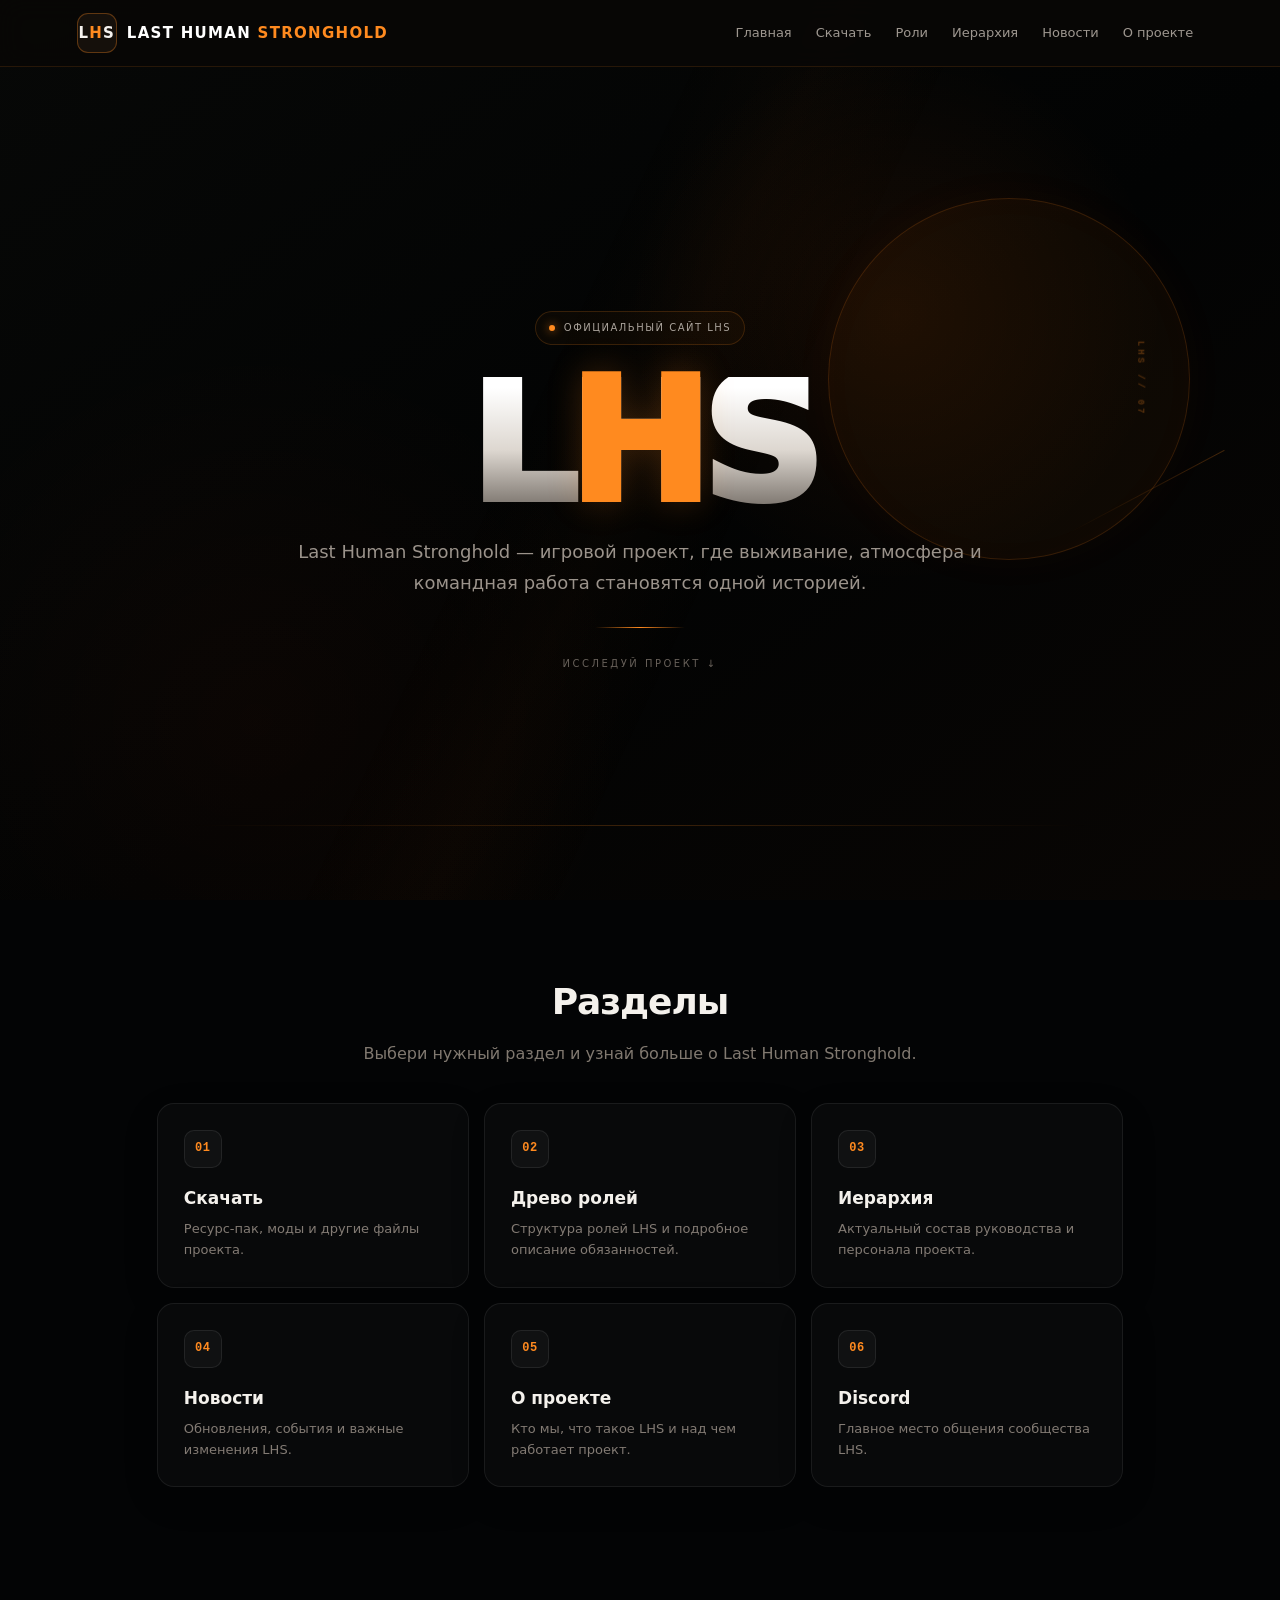
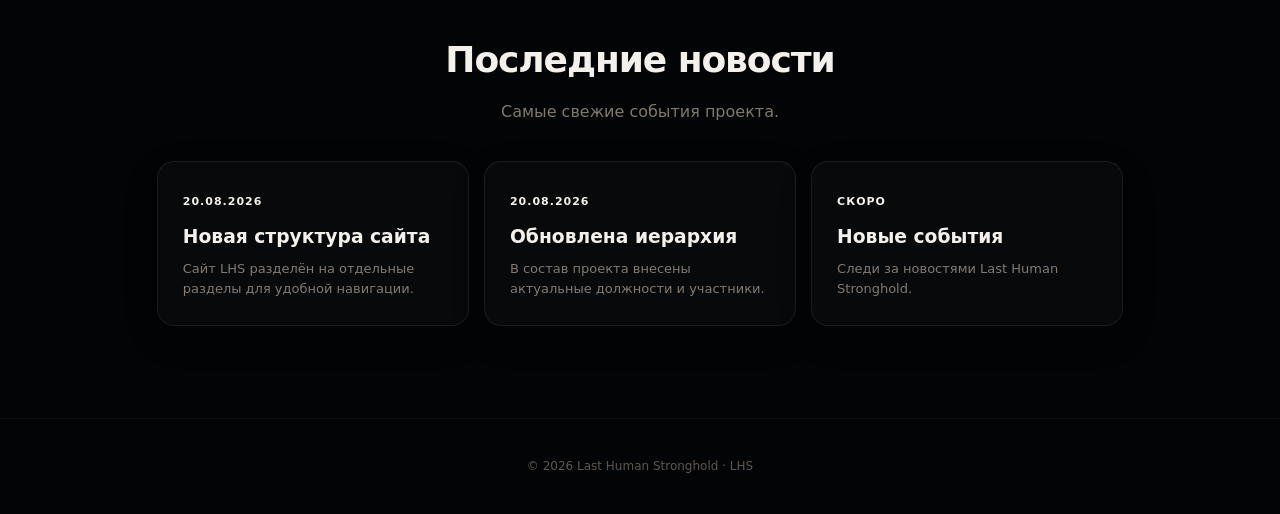
==== commit cb2a10b7: "Apply LHS animated visual layer to homepage" ====
--- a/index.html
+++ b/index.html
@@ -1 +1 @@
-<!doctype html><html lang="ru"><head><meta charset="utf-8"><meta name="viewport" content="width=device-width,initial-scale=1"><title>LHS — Last Human Stronghold</title><meta name="description" content="Официальный сайт Last Human Stronghold"><link rel="stylesheet" href="style.css"></head><body><div class="ambient"></div><header><a class="logo" href="index.html"><span class="logo-mark">L<span class="accent">H</span>S</span><span class="logo-text">LAST HUMAN <span class="accent">STRONGHOLD</span></span></a><nav><a href="index.html">Главная</a><a href="download.html">Скачать</a><a href="roles.html">Роли</a><a href="hierarchy.html">Иерархия</a><a href="news.html">Новости</a><a href="about.html">О проекте</a></nav></header><main><section class="hero"><div class="hero-inner"><div class="eyebrow"><span class="dot"></span> ОФИЦИАЛЬНЫЙ САЙТ LHS</div><h1>L<span class="accent">H</span>S</h1><p class="lead">Last Human Stronghold — игровой проект, где выживание, атмосфера и командная работа становятся одной историей.</p><div class="hero-line"></div><div class="scroll">Исследуй проект ↓</div></div></section><section class="container"><div class="section-head"><h2>Разделы</h2><p>Выбери нужный раздел и узнай больше о Last Human Stronghold.</p></div><div class="cards"><a class="card" href="download.html"><div class="icon">01</div><h3>Скачать</h3><p>Ресурс-пак, моды и другие файлы проекта.</p></a><a class="card" href="roles.html"><div class="icon">02</div><h3>Древо ролей</h3><p>Структура ролей LHS и подробное описание обязанностей.</p></a><a class="card" href="hierarchy.html"><div class="icon">03</div><h3>Иерархия</h3><p>Актуальный состав руководства и персонала проекта.</p></a><a class="card" href="news.html"><div class="icon">04</div><h3>Новости</h3><p>Обновления, события и важные изменения LHS.</p></a><a class="card" href="about.html"><div class="icon">05</div><h3>О проекте</h3><p>Кто мы, что такое LHS и над чем работает проект.</p></a><a class="card" href="https://discord.com" target="_blank" rel="noopener"><div class="icon">06</div><h3>Discord</h3><p>Главное место общения сообщества LHS.</p></a></div></section><section class="container"><div class="section-head"><h2>Последние новости</h2><p>Самые свежие события проекта.</p></div><div class="news"><article class="news-card"><time>20.08.2026</time><h3>Новая структура сайта</h3><p>Сайт LHS разделён на отдельные разделы для удобной навигации.</p></article><article class="news-card"><time>20.08.2026</time><h3>Обновлена иерархия</h3><p>В состав проекта внесены актуальные должности и участники.</p></article><article class="news-card"><time>СКОРО</time><h3>Новые события</h3><p>Следи за новостями Last Human Stronghold.</p></article></div></section></main><footer class="footer">© 2026 Last Human Stronghold · LHS</footer></body></html>+<!doctype html><html lang="ru"><head><meta charset="utf-8"><meta name="viewport" content="width=device-width,initial-scale=1"><title>LHS — Last Human Stronghold</title><meta name="description" content="Официальный сайт Last Human Stronghold"><link rel="stylesheet" href="style.css"><link rel="stylesheet" href="lhs-redesign.css"></head><body><div class="ambient"></div><header><a class="logo" href="index.html"><span class="logo-mark">L<span class="accent">H</span>S</span><span class="logo-text">LAST HUMAN <span class="accent">STRONGHOLD</span></span></a><nav><a href="index.html">Главная</a><a href="download.html">Скачать</a><a href="roles.html">Роли</a><a href="hierarchy.html">Иерархия</a><a href="news.html">Новости</a><a href="about.html">О проекте</a></nav></header><main><section class="hero"><div class="hero-inner"><div class="eyebrow"><span class="dot"></span> ОФИЦИАЛЬНЫЙ САЙТ LHS</div><h1>L<span class="accent">H</span>S</h1><p class="lead">Last Human Stronghold — игровой проект, где выживание, атмосфера и командная работа становятся одной историей.</p><div class="hero-line"></div><div class="scroll">Исследуй проект ↓</div></div></section><section class="container"><div class="section-head"><h2>Разделы</h2><p>Выбери нужный раздел и узнай больше о Last Human Stronghold.</p></div><div class="cards"><a class="card" href="download.html"><div class="icon">01</div><h3>Скачать</h3><p>Ресурс-пак, моды и другие файлы проекта.</p></a><a class="card" href="roles.html"><div class="icon">02</div><h3>Древо ролей</h3><p>Структура ролей LHS и подробное описание обязанностей.</p></a><a class="card" href="hierarchy.html"><div class="icon">03</div><h3>Иерархия</h3><p>Актуальный состав руководства и персонала проекта.</p></a><a class="card" href="news.html"><div class="icon">04</div><h3>Новости</h3><p>Обновления, события и важные изменения LHS.</p></a><a class="card" href="about.html"><div class="icon">05</div><h3>О проекте</h3><p>Кто мы, что такое LHS и над чем работает проект.</p></a><a class="card" href="https://discord.com" target="_blank" rel="noopener"><div class="icon">06</div><h3>Discord</h3><p>Главное место общения сообщества LHS.</p></a></div></section><section class="container"><div class="section-head"><h2>Последние новости</h2><p>Самые свежие события проекта.</p></div><div class="news"><article class="news-card"><time>20.08.2026</time><h3>Новая структура сайта</h3><p>Сайт LHS разделён на отдельные разделы для удобной навигации.</p></article><article class="news-card"><time>20.08.2026</time><h3>Обновлена иерархия</h3><p>В состав проекта внесены актуальные должности и участники.</p></article><article class="news-card"><time>СКОРО</time><h3>Новые события</h3><p>Следи за новостями Last Human Stronghold.</p></article></div></section></main><footer class="footer">© 2026 Last Human Stronghold · LHS</footer></body></html>
--- a/lhs-redesign.css
+++ b/lhs-redesign.css
@@ -0,0 +1,15 @@
+/* LHS visual layer: lightweight, SCP-inspired, no emoji */
+body{background:#030405!important;color:#f4f1ec!important}
+body:before{content:"";position:fixed;inset:0;z-index:-5;background:radial-gradient(circle at 70% 35%,rgba(255,103,0,.08),transparent 25%),radial-gradient(circle at 20% 80%,rgba(255,70,0,.035),transparent 30%),linear-gradient(145deg,#070807,#020303 55%,#090604);pointer-events:none}
+body:after{content:"";position:fixed;inset:0;z-index:-4;background:linear-gradient(115deg,transparent 0 42%,rgba(255,126,28,.025) 50%,transparent 58%);animation:lhsSweep 24s linear infinite;pointer-events:none}
+.ambient{position:fixed!important;inset:0;z-index:-3!important;pointer-events:none;overflow:hidden}
+.ambient:before{content:"";position:absolute;width:360px;height:360px;left:auto;right:7%;top:22%;border:1px solid rgba(255,125,24,.16);border-radius:50%;box-shadow:0 0 45px rgba(255,90,0,.035),inset 0 0 35px rgba(255,90,0,.02);animation:lhsOrbit 14s ease-in-out infinite alternate}
+.ambient:after{content:"LHS  //  07";position:absolute;right:8%;top:calc(22% + 176px);font:600 9px/1 ui-monospace,SFMono-Regular,Consolas,monospace;letter-spacing:3px;color:rgba(255,138,31,.32);transform:rotate(90deg);transform-origin:center;animation:lhsFlicker 5s ease-in-out infinite}
+.hero:before{display:none!important}.hero:after{left:15%;right:15%;bottom:9%;background:linear-gradient(90deg,transparent,rgba(255,138,31,.22),transparent)!important}
+.hero-inner{position:relative}.hero-inner:after{content:"";position:absolute;right:-250px;top:50%;width:180px;height:1px;background:linear-gradient(90deg,rgba(255,138,31,.0),rgba(255,138,31,.45));box-shadow:0 0 18px rgba(255,138,31,.15);transform:rotate(-28deg);opacity:.55;pointer-events:none}
+.icon{font-family:ui-monospace,SFMono-Regular,Consolas,monospace!important}
+@keyframes lhsSweep{from{transform:translateX(-3%)}to{transform:translateX(3%)}}
+@keyframes lhsOrbit{from{transform:translate3d(0,0,0) rotate(-2deg)}to{transform:translate3d(-28px,20px,0) rotate(3deg)}}
+@keyframes lhsFlicker{0%,100%{opacity:.28}50%{opacity:.5}}
+@media(max-width:700px){.ambient:before{width:240px;height:240px;right:-45px;top:25%}.ambient:after{right:2%;top:calc(25% + 116px);font-size:8px}.hero-inner:after{display:none}}
+@media(prefers-reduced-motion:reduce){body:after,.ambient:before,.ambient:after{animation:none!important}}
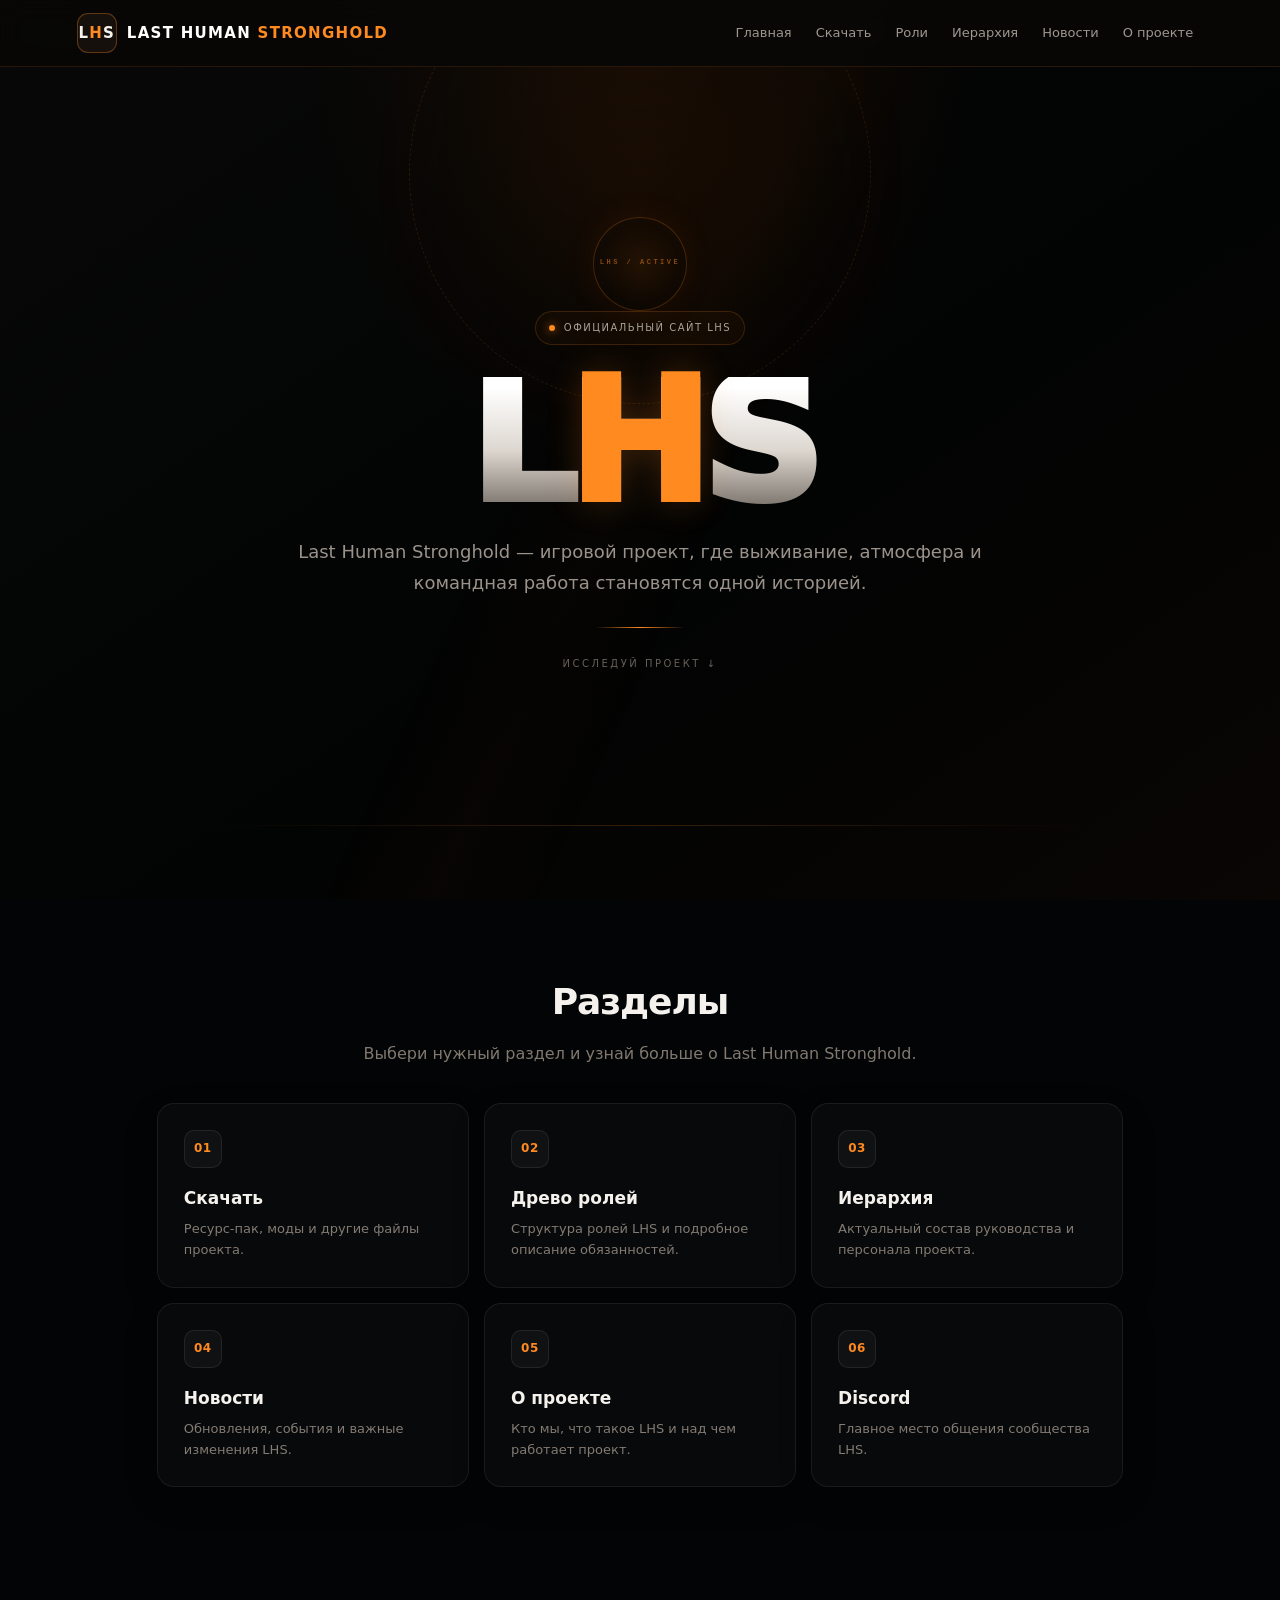
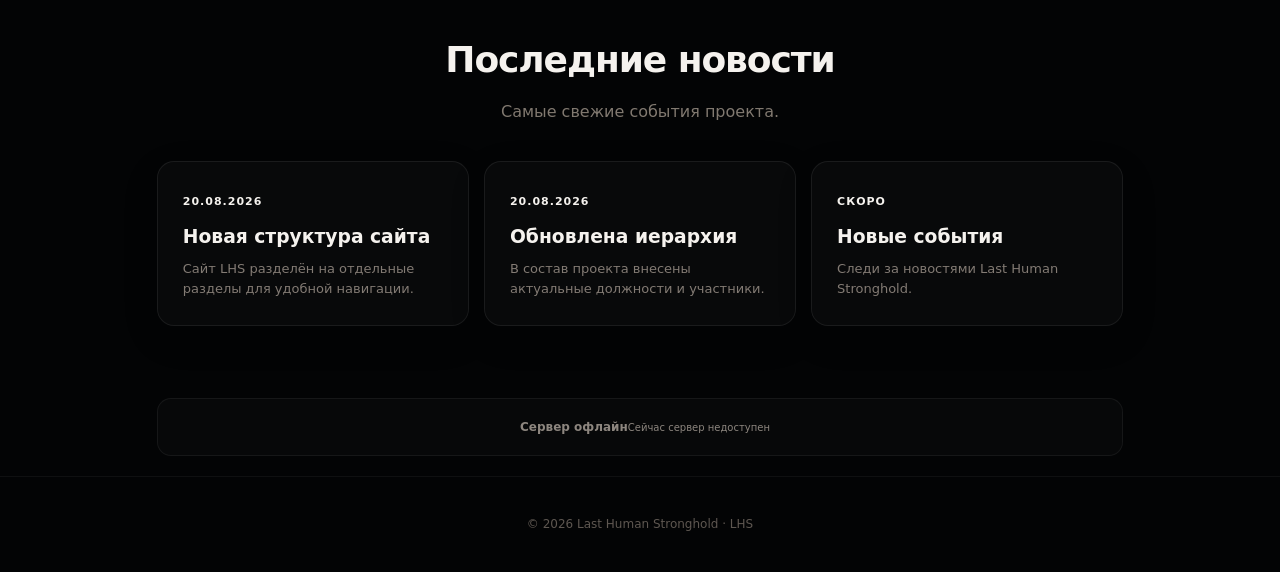
==== commit fcffec75: "Add live server player status to homepage" ====
--- a/index.html
+++ b/index.html
@@ -1 +1 @@
-<!doctype html><html lang="ru"><head><meta charset="utf-8"><meta name="viewport" content="width=device-width,initial-scale=1"><title>LHS — Last Human Stronghold</title><meta name="description" content="Официальный сайт Last Human Stronghold"><link rel="stylesheet" href="style.css"><link rel="stylesheet" href="lhs-redesign.css"></head><body><div class="ambient"></div><header><a class="logo" href="index.html"><span class="logo-mark">L<span class="accent">H</span>S</span><span class="logo-text">LAST HUMAN <span class="accent">STRONGHOLD</span></span></a><nav><a href="index.html">Главная</a><a href="download.html">Скачать</a><a href="roles.html">Роли</a><a href="hierarchy.html">Иерархия</a><a href="news.html">Новости</a><a href="about.html">О проекте</a></nav></header><main><section class="hero"><div class="hero-inner"><div class="eyebrow"><span class="dot"></span> ОФИЦИАЛЬНЫЙ САЙТ LHS</div><h1>L<span class="accent">H</span>S</h1><p class="lead">Last Human Stronghold — игровой проект, где выживание, атмосфера и командная работа становятся одной историей.</p><div class="hero-line"></div><div class="scroll">Исследуй проект ↓</div></div></section><section class="container"><div class="section-head"><h2>Разделы</h2><p>Выбери нужный раздел и узнай больше о Last Human Stronghold.</p></div><div class="cards"><a class="card" href="download.html"><div class="icon">01</div><h3>Скачать</h3><p>Ресурс-пак, моды и другие файлы проекта.</p></a><a class="card" href="roles.html"><div class="icon">02</div><h3>Древо ролей</h3><p>Структура ролей LHS и подробное описание обязанностей.</p></a><a class="card" href="hierarchy.html"><div class="icon">03</div><h3>Иерархия</h3><p>Актуальный состав руководства и персонала проекта.</p></a><a class="card" href="news.html"><div class="icon">04</div><h3>Новости</h3><p>Обновления, события и важные изменения LHS.</p></a><a class="card" href="about.html"><div class="icon">05</div><h3>О проекте</h3><p>Кто мы, что такое LHS и над чем работает проект.</p></a><a class="card" href="https://discord.com" target="_blank" rel="noopener"><div class="icon">06</div><h3>Discord</h3><p>Главное место общения сообщества LHS.</p></a></div></section><section class="container"><div class="section-head"><h2>Последние новости</h2><p>Самые свежие события проекта.</p></div><div class="news"><article class="news-card"><time>20.08.2026</time><h3>Новая структура сайта</h3><p>Сайт LHS разделён на отдельные разделы для удобной навигации.</p></article><article class="news-card"><time>20.08.2026</time><h3>Обновлена иерархия</h3><p>В состав проекта внесены актуальные должности и участники.</p></article><article class="news-card"><time>СКОРО</time><h3>Новые события</h3><p>Следи за новостями Last Human Stronghold.</p></article></div></section></main><footer class="footer">© 2026 Last Human Stronghold · LHS</footer></body></html>+<!doctype html><html lang="ru"><head><meta charset="utf-8"><meta name="viewport" content="width=device-width,initial-scale=1"><title>LHS — Last Human Stronghold</title><meta name="description" content="Официальный сайт Last Human Stronghold"><link rel="stylesheet" href="style.css"><link rel="stylesheet" href="lhs-redesign.css"></head><body><div class="ambient"></div><header><a class="logo" href="index.html"><span class="logo-mark">L<span class="accent">H</span>S</span><span class="logo-text">LAST HUMAN <span class="accent">STRONGHOLD</span></span></a><nav><a href="index.html">Главная</a><a href="download.html">Скачать</a><a href="roles.html">Роли</a><a href="hierarchy.html">Иерархия</a><a href="news.html">Новости</a><a href="about.html">О проекте</a></nav></header><main><section class="hero"><div class="hero-inner"><div class="eyebrow"><span class="dot"></span> ОФИЦИАЛЬНЫЙ САЙТ LHS</div><h1>L<span class="accent">H</span>S</h1><p class="lead">Last Human Stronghold — игровой проект, где выживание, атмосфера и командная работа становятся одной историей.</p><div class="hero-line"></div><div class="scroll">Исследуй проект ↓</div></div></section><section class="container"><div class="section-head"><h2>Разделы</h2><p>Выбери нужный раздел и узнай больше о Last Human Stronghold.</p></div><div class="cards"><a class="card" href="download.html"><div class="icon">01</div><h3>Скачать</h3><p>Ресурс-пак, моды и другие файлы проекта.</p></a><a class="card" href="roles.html"><div class="icon">02</div><h3>Древо ролей</h3><p>Структура ролей LHS и подробное описание обязанностей.</p></a><a class="card" href="hierarchy.html"><div class="icon">03</div><h3>Иерархия</h3><p>Актуальный состав руководства и персонала проекта.</p></a><a class="card" href="news.html"><div class="icon">04</div><h3>Новости</h3><p>Обновления, события и важные изменения LHS.</p></a><a class="card" href="about.html"><div class="icon">05</div><h3>О проекте</h3><p>Кто мы, что такое LHS и над чем работает проект.</p></a><a class="card" href="https://discord.com" target="_blank" rel="noopener"><div class="icon">06</div><h3>Discord</h3><p>Главное место общения сообщества LHS.</p></a></div></section><section class="container"><div class="section-head"><h2>Последние новости</h2><p>Самые свежие события проекта.</p></div><div class="news"><article class="news-card"><time>20.08.2026</time><h3>Новая структура сайта</h3><p>Сайт LHS разделён на отдельные разделы для удобной навигации.</p></article><article class="news-card"><time>20.08.2026</time><h3>Обновлена иерархия</h3><p>В состав проекта внесены актуальные должности и участники.</p></article><article class="news-card"><time>СКОРО</time><h3>Новые события</h3><p>Следи за новостями Last Human Stronghold.</p></article></div></section></main><div class="server-status" style="max-width:1120px;margin:0 auto 8px;padding:0 6%;"><div id="server-status" class="server-status-inner offline" style="display:flex;align-items:center;justify-content:center;gap:10px;min-height:58px;padding:10px 18px;border:1px solid rgba(255,255,255,.06);border-radius:14px;background:rgba(255,255,255,.018);color:#8d867f;font-size:12px;"><span class="server-dot" style="width:7px;height:7px;flex:0 0 7px;border-radius:50%;background:#ff8a1f;"></span><span><b style="display:block;color:#d9d4cf;font-size:12px;">Проверяем сервер...</b><small style="display:block;margin-top:1px;color:#706962;font-size:10px;">Получаем актуальный статус</small></span></div></div><footer class="footer">© 2026 Last Human Stronghold · LHS</footer><script src="server-status.js" defer></script></body></html>
--- a/lhs-redesign.css
+++ b/lhs-redesign.css
@@ -1,15 +1,13 @@
-/* LHS visual layer: lightweight, SCP-inspired, no emoji */
-body{background:#030405!important;color:#f4f1ec!important}
-body:before{content:"";position:fixed;inset:0;z-index:-5;background:radial-gradient(circle at 70% 35%,rgba(255,103,0,.08),transparent 25%),radial-gradient(circle at 20% 80%,rgba(255,70,0,.035),transparent 30%),linear-gradient(145deg,#070807,#020303 55%,#090604);pointer-events:none}
-body:after{content:"";position:fixed;inset:0;z-index:-4;background:linear-gradient(115deg,transparent 0 42%,rgba(255,126,28,.025) 50%,transparent 58%);animation:lhsSweep 24s linear infinite;pointer-events:none}
-.ambient{position:fixed!important;inset:0;z-index:-3!important;pointer-events:none;overflow:hidden}
-.ambient:before{content:"";position:absolute;width:360px;height:360px;left:auto;right:7%;top:22%;border:1px solid rgba(255,125,24,.16);border-radius:50%;box-shadow:0 0 45px rgba(255,90,0,.035),inset 0 0 35px rgba(255,90,0,.02);animation:lhsOrbit 14s ease-in-out infinite alternate}
-.ambient:after{content:"LHS  //  07";position:absolute;right:8%;top:calc(22% + 176px);font:600 9px/1 ui-monospace,SFMono-Regular,Consolas,monospace;letter-spacing:3px;color:rgba(255,138,31,.32);transform:rotate(90deg);transform-origin:center;animation:lhsFlicker 5s ease-in-out infinite}
-.hero:before{display:none!important}.hero:after{left:15%;right:15%;bottom:9%;background:linear-gradient(90deg,transparent,rgba(255,138,31,.22),transparent)!important}
-.hero-inner{position:relative}.hero-inner:after{content:"";position:absolute;right:-250px;top:50%;width:180px;height:1px;background:linear-gradient(90deg,rgba(255,138,31,.0),rgba(255,138,31,.45));box-shadow:0 0 18px rgba(255,138,31,.15);transform:rotate(-28deg);opacity:.55;pointer-events:none}
-.icon{font-family:ui-monospace,SFMono-Regular,Consolas,monospace!important}
-@keyframes lhsSweep{from{transform:translateX(-3%)}to{transform:translateX(3%)}}
-@keyframes lhsOrbit{from{transform:translate3d(0,0,0) rotate(-2deg)}to{transform:translate3d(-28px,20px,0) rotate(3deg)}}
-@keyframes lhsFlicker{0%,100%{opacity:.28}50%{opacity:.5}}
-@media(max-width:700px){.ambient:before{width:240px;height:240px;right:-45px;top:25%}.ambient:after{right:2%;top:calc(25% + 116px);font-size:8px}.hero-inner:after{display:none}}
-@media(prefers-reduced-motion:reduce){body:after,.ambient:before,.ambient:after{animation:none!important}}
+/* LHS top animated module — only on the main hero */
+body{background:#030405!important}
+body:before{content:""!important;position:fixed;inset:0;z-index:-5!important;background:radial-gradient(ellipse at 50% 0%,rgba(255,104,0,.075),transparent 38%),linear-gradient(145deg,#070807,#020303 58%,#090604)!important;pointer-events:none}
+body:after{content:""!important;position:fixed;inset:0;z-index:-4!important;background:linear-gradient(115deg,transparent 0 43%,rgba(255,126,28,.018) 50%,transparent 57%)!important;animation:lhsSweep 28s ease-in-out infinite alternate!important;pointer-events:none}
+/* Never show the decorative module on inner pages */
+.ambient{display:none!important}
+.hero{overflow:hidden!important}
+.hero:before{display:block!important;content:""!important;position:absolute!important;width:460px!important;height:460px!important;left:50%!important;top:-125px!important;transform:translateX(-50%) rotate(0deg)!important;border:1px dashed rgba(255,138,31,.13)!important;border-radius:50%!important;background:radial-gradient(circle,rgba(255,100,0,.035),transparent 66%)!important;box-shadow:0 0 70px rgba(255,90,0,.025),inset 0 0 45px rgba(255,90,0,.018)!important;animation:lhsOrbitTop 24s linear infinite!important;will-change:transform;pointer-events:none!important}
+.hero:after{left:15%!important;right:15%!important;bottom:9%!important;background:linear-gradient(90deg,transparent,rgba(255,138,31,.2),transparent)!important}
+.hero-inner{position:relative;z-index:2}.hero-inner:before{content:"";position:absolute;width:92px;height:92px;left:50%;top:-94px;transform:translateX(-50%);border:1px solid rgba(255,138,31,.22);border-radius:50%;background:radial-gradient(circle,rgba(255,138,31,.08),transparent 65%);box-shadow:0 0 35px rgba(255,100,0,.08);animation:lhsCore 6s ease-in-out infinite;pointer-events:none}.hero-inner:after{content:"LHS / ACTIVE"!important;position:absolute!important;left:50%!important;top:-52px!important;width:auto!important;height:auto!important;background:none!important;box-shadow:none!important;transform:translateX(-50%)!important;color:rgba(255,138,31,.48)!important;font:600 7px/1 ui-monospace,SFMono-Regular,Consolas,monospace!important;letter-spacing:2.5px!important;animation:lhsFlicker 3s ease-in-out infinite!important}
+@keyframes lhsSweep{from{transform:translateX(-2%)}to{transform:translateX(2%)}}@keyframes lhsOrbitTop{from{transform:translateX(-50%) rotate(0deg)}to{transform:translateX(-50%) rotate(360deg)}}@keyframes lhsCore{0%,100%{transform:translateX(-50%) scale(.94);opacity:.65}50%{transform:translateX(-50%) scale(1.06);opacity:1}}@keyframes lhsFlicker{0%,100%{opacity:.28}45%{opacity:.52}50%{opacity:.38}55%{opacity:.5}}
+@media(max-width:700px){.hero:before{width:310px!important;height:310px!important;top:-75px!important}.hero-inner:before{top:-70px;width:72px;height:72px}.hero-inner:after{top:-39px!important;font-size:6px!important}}
+@media(prefers-reduced-motion:reduce){body:after,.hero:before,.hero-inner:before,.hero-inner:after{animation:none!important}}
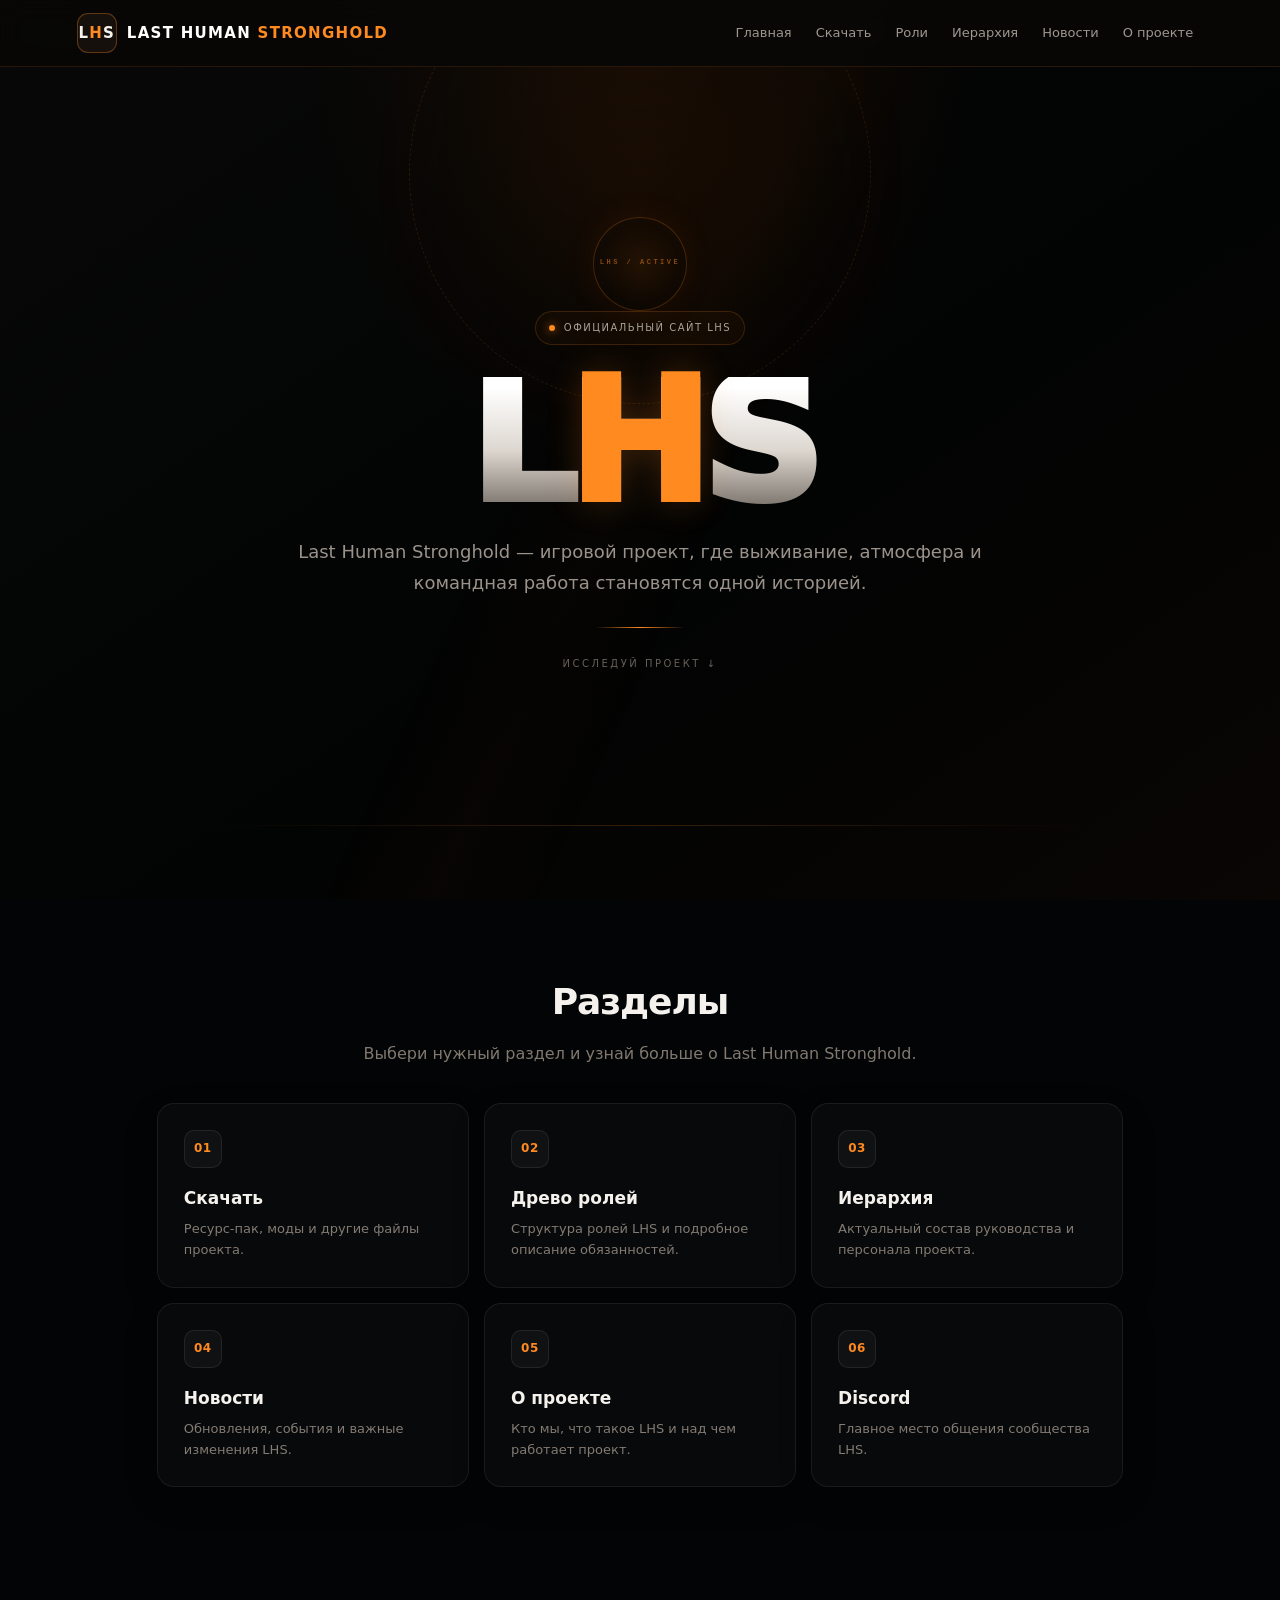
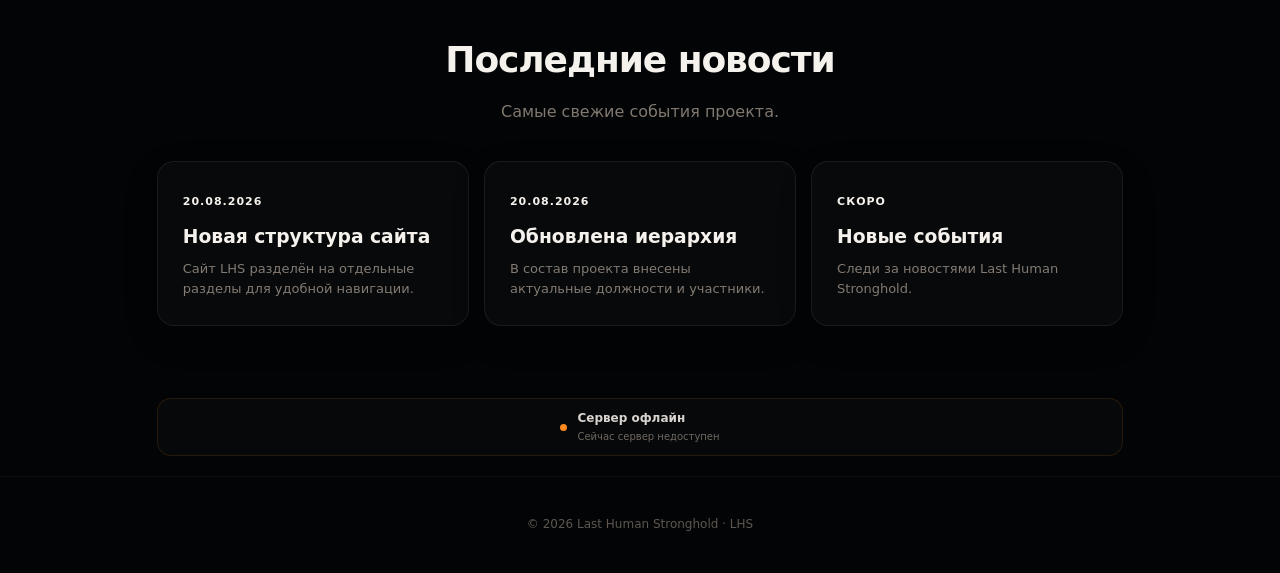
==== commit 39df6e87: "Use live server status on homepage" ====
--- a/index.html
+++ b/index.html
@@ -1 +1 @@
-<!doctype html><html lang="ru"><head><meta charset="utf-8"><meta name="viewport" content="width=device-width,initial-scale=1"><title>LHS — Last Human Stronghold</title><meta name="description" content="Официальный сайт Last Human Stronghold"><link rel="stylesheet" href="style.css"><link rel="stylesheet" href="lhs-redesign.css"></head><body><div class="ambient"></div><header><a class="logo" href="index.html"><span class="logo-mark">L<span class="accent">H</span>S</span><span class="logo-text">LAST HUMAN <span class="accent">STRONGHOLD</span></span></a><nav><a href="index.html">Главная</a><a href="download.html">Скачать</a><a href="roles.html">Роли</a><a href="hierarchy.html">Иерархия</a><a href="news.html">Новости</a><a href="about.html">О проекте</a></nav></header><main><section class="hero"><div class="hero-inner"><div class="eyebrow"><span class="dot"></span> ОФИЦИАЛЬНЫЙ САЙТ LHS</div><h1>L<span class="accent">H</span>S</h1><p class="lead">Last Human Stronghold — игровой проект, где выживание, атмосфера и командная работа становятся одной историей.</p><div class="hero-line"></div><div class="scroll">Исследуй проект ↓</div></div></section><section class="container"><div class="section-head"><h2>Разделы</h2><p>Выбери нужный раздел и узнай больше о Last Human Stronghold.</p></div><div class="cards"><a class="card" href="download.html"><div class="icon">01</div><h3>Скачать</h3><p>Ресурс-пак, моды и другие файлы проекта.</p></a><a class="card" href="roles.html"><div class="icon">02</div><h3>Древо ролей</h3><p>Структура ролей LHS и подробное описание обязанностей.</p></a><a class="card" href="hierarchy.html"><div class="icon">03</div><h3>Иерархия</h3><p>Актуальный состав руководства и персонала проекта.</p></a><a class="card" href="news.html"><div class="icon">04</div><h3>Новости</h3><p>Обновления, события и важные изменения LHS.</p></a><a class="card" href="about.html"><div class="icon">05</div><h3>О проекте</h3><p>Кто мы, что такое LHS и над чем работает проект.</p></a><a class="card" href="https://discord.com" target="_blank" rel="noopener"><div class="icon">06</div><h3>Discord</h3><p>Главное место общения сообщества LHS.</p></a></div></section><section class="container"><div class="section-head"><h2>Последние новости</h2><p>Самые свежие события проекта.</p></div><div class="news"><article class="news-card"><time>20.08.2026</time><h3>Новая структура сайта</h3><p>Сайт LHS разделён на отдельные разделы для удобной навигации.</p></article><article class="news-card"><time>20.08.2026</time><h3>Обновлена иерархия</h3><p>В состав проекта внесены актуальные должности и участники.</p></article><article class="news-card"><time>СКОРО</time><h3>Новые события</h3><p>Следи за новостями Last Human Stronghold.</p></article></div></section></main><div class="server-status" style="max-width:1120px;margin:0 auto 8px;padding:0 6%;"><div id="server-status" class="server-status-inner offline" style="display:flex;align-items:center;justify-content:center;gap:10px;min-height:58px;padding:10px 18px;border:1px solid rgba(255,255,255,.06);border-radius:14px;background:rgba(255,255,255,.018);color:#8d867f;font-size:12px;"><span class="server-dot" style="width:7px;height:7px;flex:0 0 7px;border-radius:50%;background:#ff8a1f;"></span><span><b style="display:block;color:#d9d4cf;font-size:12px;">Проверяем сервер...</b><small style="display:block;margin-top:1px;color:#706962;font-size:10px;">Получаем актуальный статус</small></span></div></div><footer class="footer">© 2026 Last Human Stronghold · LHS</footer><script src="server-status.js" defer></script></body></html>+<!doctype html><html lang="ru"><head><meta charset="utf-8"><meta name="viewport" content="width=device-width,initial-scale=1"><title>LHS — Last Human Stronghold</title><meta name="description" content="Официальный сайт Last Human Stronghold"><link rel="stylesheet" href="style.css"><link rel="stylesheet" href="lhs-redesign.css"></head><body><div class="ambient"></div><header><a class="logo" href="index.html"><span class="logo-mark">L<span class="accent">H</span>S</span><span class="logo-text">LAST HUMAN <span class="accent">STRONGHOLD</span></span></a><nav><a href="index.html">Главная</a><a href="download.html">Скачать</a><a href="roles.html">Роли</a><a href="hierarchy.html">Иерархия</a><a href="news.html">Новости</a><a href="about.html">О проекте</a></nav></header><main><section class="hero"><div class="hero-inner"><div class="eyebrow"><span class="dot"></span> ОФИЦИАЛЬНЫЙ САЙТ LHS</div><h1>L<span class="accent">H</span>S</h1><p class="lead">Last Human Stronghold — игровой проект, где выживание, атмосфера и командная работа становятся одной историей.</p><div class="hero-line"></div><div class="scroll">Исследуй проект ↓</div></div></section><section class="container"><div class="section-head"><h2>Разделы</h2><p>Выбери нужный раздел и узнай больше о Last Human Stronghold.</p></div><div class="cards"><a class="card" href="download.html"><div class="icon">01</div><h3>Скачать</h3><p>Ресурс-пак, моды и другие файлы проекта.</p></a><a class="card" href="roles.html"><div class="icon">02</div><h3>Древо ролей</h3><p>Структура ролей LHS и подробное описание обязанностей.</p></a><a class="card" href="hierarchy.html"><div class="icon">03</div><h3>Иерархия</h3><p>Актуальный состав руководства и персонала проекта.</p></a><a class="card" href="news.html"><div class="icon">04</div><h3>Новости</h3><p>Обновления, события и важные изменения LHS.</p></a><a class="card" href="about.html"><div class="icon">05</div><h3>О проекте</h3><p>Кто мы, что такое LHS и над чем работает проект.</p></a><a class="card" href="https://discord.com" target="_blank" rel="noopener"><div class="icon">06</div><h3>Discord</h3><p>Главное место общения сообщества LHS.</p></a></div></section><section class="container"><div class="section-head"><h2>Последние новости</h2><p>Самые свежие события проекта.</p></div><div class="news"><article class="news-card"><time>20.08.2026</time><h3>Новая структура сайта</h3><p>Сайт LHS разделён на отдельные разделы для удобной навигации.</p></article><article class="news-card"><time>20.08.2026</time><h3>Обновлена иерархия</h3><p>В состав проекта внесены актуальные должности и участники.</p></article><article class="news-card"><time>СКОРО</time><h3>Новые события</h3><p>Следи за новостями Last Human Stronghold.</p></article></div></section></main><div class="server-status" style="max-width:1120px;margin:0 auto 8px;padding:0 6%;"><div id="server-status" class="server-status-inner offline" style="display:flex;align-items:center;justify-content:center;gap:10px;min-height:58px;padding:10px 18px;border:1px solid rgba(255,255,255,.06);border-radius:14px;background:rgba(255,255,255,.018);color:#8d867f;font-size:12px;"><span class="server-dot" style="width:7px;height:7px;flex:0 0 7px;border-radius:50%;background:#ff8a1f;"></span><span><b style="display:block;color:#d9d4cf;font-size:12px;">Проверяем сервер...</b><small style="display:block;margin-top:1px;color:#706962;font-size:10px;">Получаем актуальный статус</small></span></div></div><footer class="footer">© 2026 Last Human Stronghold · LHS</footer><script src="server-status-live.js" defer></script></body></html>
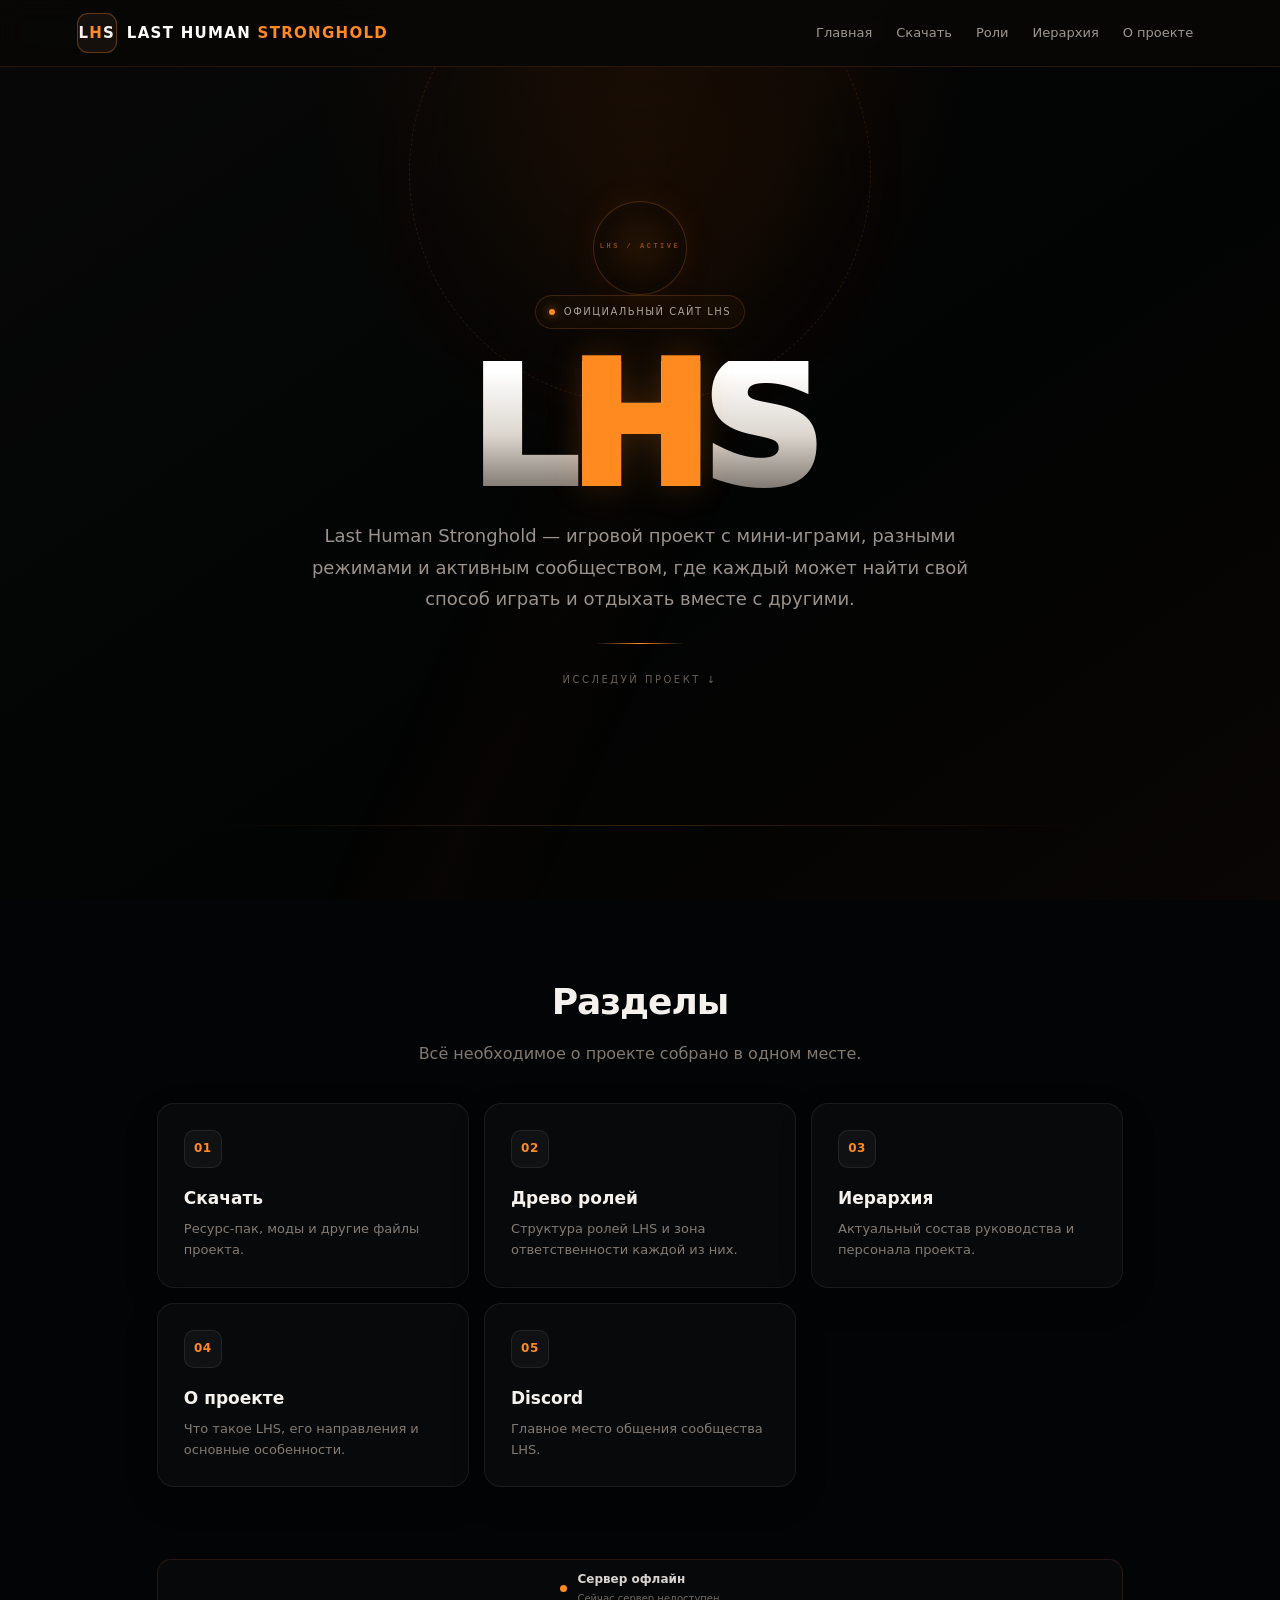
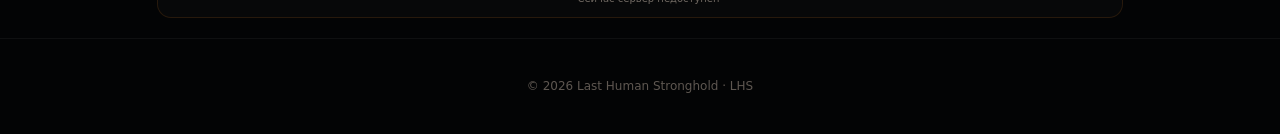
==== commit 35f03cba: "Обновить дизайн главной страницы LHS и убрать новости" ====
--- a/index.html
+++ b/index.html
@@ -1 +1,44 @@
-<!doctype html><html lang="ru"><head><meta charset="utf-8"><meta name="viewport" content="width=device-width,initial-scale=1"><title>LHS — Last Human Stronghold</title><meta name="description" content="Официальный сайт Last Human Stronghold"><link rel="stylesheet" href="style.css"><link rel="stylesheet" href="lhs-redesign.css"></head><body><div class="ambient"></div><header><a class="logo" href="index.html"><span class="logo-mark">L<span class="accent">H</span>S</span><span class="logo-text">LAST HUMAN <span class="accent">STRONGHOLD</span></span></a><nav><a href="index.html">Главная</a><a href="download.html">Скачать</a><a href="roles.html">Роли</a><a href="hierarchy.html">Иерархия</a><a href="news.html">Новости</a><a href="about.html">О проекте</a></nav></header><main><section class="hero"><div class="hero-inner"><div class="eyebrow"><span class="dot"></span> ОФИЦИАЛЬНЫЙ САЙТ LHS</div><h1>L<span class="accent">H</span>S</h1><p class="lead">Last Human Stronghold — игровой проект, где выживание, атмосфера и командная работа становятся одной историей.</p><div class="hero-line"></div><div class="scroll">Исследуй проект ↓</div></div></section><section class="container"><div class="section-head"><h2>Разделы</h2><p>Выбери нужный раздел и узнай больше о Last Human Stronghold.</p></div><div class="cards"><a class="card" href="download.html"><div class="icon">01</div><h3>Скачать</h3><p>Ресурс-пак, моды и другие файлы проекта.</p></a><a class="card" href="roles.html"><div class="icon">02</div><h3>Древо ролей</h3><p>Структура ролей LHS и подробное описание обязанностей.</p></a><a class="card" href="hierarchy.html"><div class="icon">03</div><h3>Иерархия</h3><p>Актуальный состав руководства и персонала проекта.</p></a><a class="card" href="news.html"><div class="icon">04</div><h3>Новости</h3><p>Обновления, события и важные изменения LHS.</p></a><a class="card" href="about.html"><div class="icon">05</div><h3>О проекте</h3><p>Кто мы, что такое LHS и над чем работает проект.</p></a><a class="card" href="https://discord.com" target="_blank" rel="noopener"><div class="icon">06</div><h3>Discord</h3><p>Главное место общения сообщества LHS.</p></a></div></section><section class="container"><div class="section-head"><h2>Последние новости</h2><p>Самые свежие события проекта.</p></div><div class="news"><article class="news-card"><time>20.08.2026</time><h3>Новая структура сайта</h3><p>Сайт LHS разделён на отдельные разделы для удобной навигации.</p></article><article class="news-card"><time>20.08.2026</time><h3>Обновлена иерархия</h3><p>В состав проекта внесены актуальные должности и участники.</p></article><article class="news-card"><time>СКОРО</time><h3>Новые события</h3><p>Следи за новостями Last Human Stronghold.</p></article></div></section></main><div class="server-status" style="max-width:1120px;margin:0 auto 8px;padding:0 6%;"><div id="server-status" class="server-status-inner offline" style="display:flex;align-items:center;justify-content:center;gap:10px;min-height:58px;padding:10px 18px;border:1px solid rgba(255,255,255,.06);border-radius:14px;background:rgba(255,255,255,.018);color:#8d867f;font-size:12px;"><span class="server-dot" style="width:7px;height:7px;flex:0 0 7px;border-radius:50%;background:#ff8a1f;"></span><span><b style="display:block;color:#d9d4cf;font-size:12px;">Проверяем сервер...</b><small style="display:block;margin-top:1px;color:#706962;font-size:10px;">Получаем актуальный статус</small></span></div></div><footer class="footer">© 2026 Last Human Stronghold · LHS</footer><script src="server-status-live.js" defer></script></body></html>+<!doctype html>
+<html lang="ru">
+<head>
+<meta charset="utf-8">
+<meta name="viewport" content="width=device-width,initial-scale=1">
+<title>LHS — Last Human Stronghold</title>
+<meta name="description" content="Официальный сайт Last Human Stronghold">
+<link rel="stylesheet" href="style.css">
+<link rel="stylesheet" href="lhs-redesign.css">
+</head>
+<body>
+<div class="ambient"></div>
+<header>
+  <a class="logo" href="index.html"><span class="logo-mark">L<span class="accent">H</span>S</span><span class="logo-text">LAST HUMAN <span class="accent">STRONGHOLD</span></span></a>
+  <nav>
+    <a href="index.html">Главная</a><a href="download.html">Скачать</a><a href="roles.html">Роли</a><a href="hierarchy.html">Иерархия</a><a href="about.html">О проекте</a>
+  </nav>
+</header>
+<main>
+<section class="hero">
+  <div class="hero-inner">
+    <div class="eyebrow"><span class="dot"></span> ОФИЦИАЛЬНЫЙ САЙТ LHS</div>
+    <h1>L<span class="accent">H</span>S</h1>
+    <p class="lead">Last Human Stronghold — игровой проект с мини-играми, разными режимами и активным сообществом, где каждый может найти свой способ играть и отдыхать вместе с другими.</p>
+    <div class="hero-line"></div>
+    <div class="scroll">Исследуй проект ↓</div>
+  </div>
+</section>
+<section class="container">
+  <div class="section-head"><h2>Разделы</h2><p>Всё необходимое о проекте собрано в одном месте.</p></div>
+  <div class="cards">
+    <a class="card" href="download.html"><div class="icon">01</div><h3>Скачать</h3><p>Ресурс-пак, моды и другие файлы проекта.</p></a>
+    <a class="card" href="roles.html"><div class="icon">02</div><h3>Древо ролей</h3><p>Структура ролей LHS и зона ответственности каждой из них.</p></a>
+    <a class="card" href="hierarchy.html"><div class="icon">03</div><h3>Иерархия</h3><p>Актуальный состав руководства и персонала проекта.</p></a>
+    <a class="card" href="about.html"><div class="icon">04</div><h3>О проекте</h3><p>Что такое LHS, его направления и основные особенности.</p></a>
+    <a class="card" href="https://discord.com" target="_blank" rel="noopener"><div class="icon">05</div><h3>Discord</h3><p>Главное место общения сообщества LHS.</p></a>
+  </div>
+</section>
+</main>
+<div class="server-status" style="max-width:1120px;margin:0 auto 8px;padding:0 6%;"><div id="server-status" class="server-status-inner offline" style="display:flex;align-items:center;justify-content:center;gap:10px;min-height:58px;padding:10px 18px;border:1px solid rgba(255,255,255,.06);border-radius:14px;background:rgba(255,255,255,.018);color:#8d867f;font-size:12px;"><span class="server-dot" style="width:7px;height:7px;flex:0 0 7px;border-radius:50%;background:#ff8a1f;"></span><span><b style="display:block;color:#d9d4cf;font-size:12px;">Проверяем сервер...</b><small style="display:block;margin-top:1px;color:#706962;font-size:10px;">Получаем актуальный статус</small></span></div></div>
+<footer class="footer">© 2026 Last Human Stronghold · LHS</footer>
+<script src="server-status-live.js" defer></script>
+</body>
+</html>
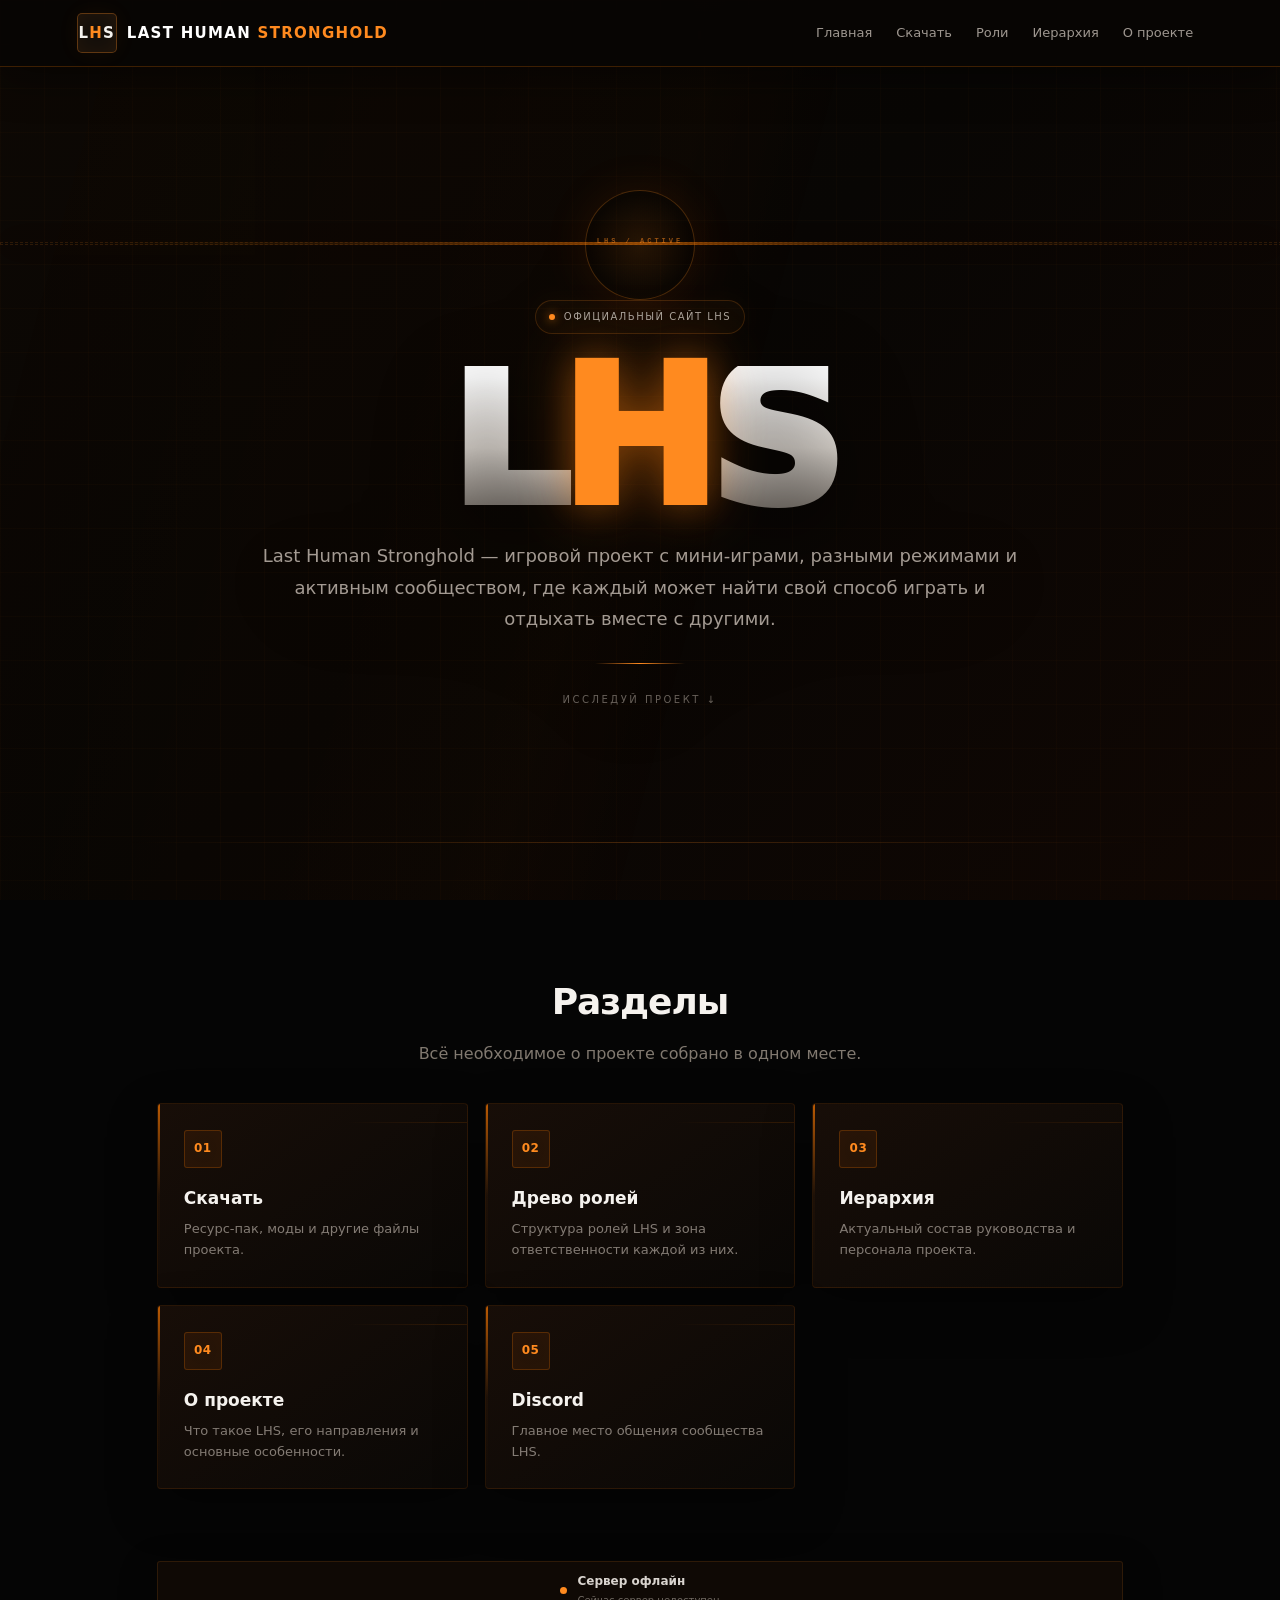
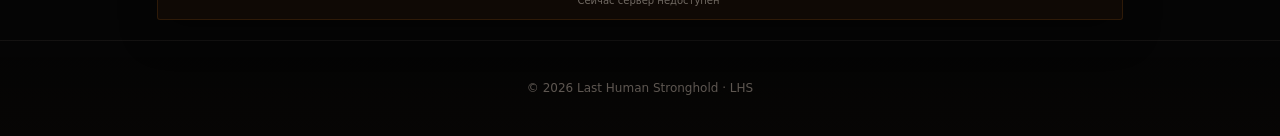
==== commit 2c2afce7: "Load smooth LHS visual layer" ====
--- a/index.html
+++ b/index.html
@@ -7,6 +7,7 @@
 <meta name="description" content="Официальный сайт Last Human Stronghold">
 <link rel="stylesheet" href="style.css">
 <link rel="stylesheet" href="lhs-redesign.css">
+<link rel="stylesheet" href="lhs-smooth.css">
 </head>
 <body>
 <div class="ambient"></div>
--- a/lhs-redesign.css
+++ b/lhs-redesign.css
@@ -1,13 +1,41 @@
-/* LHS top animated module — only on the main hero */
-body{background:#030405!important}
-body:before{content:""!important;position:fixed;inset:0;z-index:-5!important;background:radial-gradient(ellipse at 50% 0%,rgba(255,104,0,.075),transparent 38%),linear-gradient(145deg,#070807,#020303 58%,#090604)!important;pointer-events:none}
-body:after{content:""!important;position:fixed;inset:0;z-index:-4!important;background:linear-gradient(115deg,transparent 0 43%,rgba(255,126,28,.018) 50%,transparent 57%)!important;animation:lhsSweep 28s ease-in-out infinite alternate!important;pointer-events:none}
-/* Never show the decorative module on inner pages */
+/* LHS visual redesign — сохраняет текущую концепцию, но делает интерфейс более цельным */
+body{background:#050505!important}
+body:before{content:""!important;position:fixed;inset:0;z-index:-5!important;background:radial-gradient(ellipse at 50% -10%,rgba(255,105,20,.11),transparent 40%),radial-gradient(circle at 8% 70%,rgba(255,138,31,.035),transparent 25%),linear-gradient(145deg,#090807,#030303 58%,#090604)!important;pointer-events:none}
+body:after{content:""!important;position:fixed;inset:0;z-index:-4!important;background:linear-gradient(110deg,transparent 0 38%,rgba(255,126,28,.018) 50%,transparent 62%);animation:lhsSweep 24s ease-in-out infinite alternate!important;pointer-events:none}
 .ambient{display:none!important}
-.hero{overflow:hidden!important}
-.hero:before{display:block!important;content:""!important;position:absolute!important;width:460px!important;height:460px!important;left:50%!important;top:-125px!important;transform:translateX(-50%) rotate(0deg)!important;border:1px dashed rgba(255,138,31,.13)!important;border-radius:50%!important;background:radial-gradient(circle,rgba(255,100,0,.035),transparent 66%)!important;box-shadow:0 0 70px rgba(255,90,0,.025),inset 0 0 45px rgba(255,90,0,.018)!important;animation:lhsOrbitTop 24s linear infinite!important;will-change:transform;pointer-events:none!important}
-.hero:after{left:15%!important;right:15%!important;bottom:9%!important;background:linear-gradient(90deg,transparent,rgba(255,138,31,.2),transparent)!important}
-.hero-inner{position:relative;z-index:2}.hero-inner:before{content:"";position:absolute;width:92px;height:92px;left:50%;top:-94px;transform:translateX(-50%);border:1px solid rgba(255,138,31,.22);border-radius:50%;background:radial-gradient(circle,rgba(255,138,31,.08),transparent 65%);box-shadow:0 0 35px rgba(255,100,0,.08);animation:lhsCore 6s ease-in-out infinite;pointer-events:none}.hero-inner:after{content:"LHS / ACTIVE"!important;position:absolute!important;left:50%!important;top:-52px!important;width:auto!important;height:auto!important;background:none!important;box-shadow:none!important;transform:translateX(-50%)!important;color:rgba(255,138,31,.48)!important;font:600 7px/1 ui-monospace,SFMono-Regular,Consolas,monospace!important;letter-spacing:2.5px!important;animation:lhsFlicker 3s ease-in-out infinite!important}
-@keyframes lhsSweep{from{transform:translateX(-2%)}to{transform:translateX(2%)}}@keyframes lhsOrbitTop{from{transform:translateX(-50%) rotate(0deg)}to{transform:translateX(-50%) rotate(360deg)}}@keyframes lhsCore{0%,100%{transform:translateX(-50%) scale(.94);opacity:.65}50%{transform:translateX(-50%) scale(1.06);opacity:1}}@keyframes lhsFlicker{0%,100%{opacity:.28}45%{opacity:.52}50%{opacity:.38}55%{opacity:.5}}
-@media(max-width:700px){.hero:before{width:310px!important;height:310px!important;top:-75px!important}.hero-inner:before{top:-70px;width:72px;height:72px}.hero-inner:after{top:-39px!important;font-size:6px!important}}
-@media(prefers-reduced-motion:reduce){body:after,.hero:before,.hero-inner:before,.hero-inner:after{animation:none!important}}+header{box-shadow:0 8px 35px rgba(0,0,0,.22);border-bottom-color:rgba(255,138,31,.16)!important}
+.logo-mark{box-shadow:0 0 24px rgba(255,138,31,.05);transition:transform .25s ease,box-shadow .25s ease}
+.logo:hover .logo-mark{transform:translateY(-1px) rotate(-2deg);box-shadow:0 0 30px rgba(255,138,31,.14)}
+nav a{transition:color .22s ease,background .22s ease,transform .22s ease!important}
+nav a:hover{transform:translateY(-1px)}
+.hero{min-height:calc(100vh - 66px);padding-top:105px!important}
+.hero:before{display:block!important;content:""!important;position:absolute!important;width:min(590px,82vw)!important;height:min(590px,82vw)!important;left:50%!important;top:-150px!important;transform:translateX(-50%) rotate(0deg)!important;border:1px dashed rgba(255,138,31,.14)!important;border-radius:50%!important;background:radial-gradient(circle,rgba(255,100,0,.05),transparent 66%)!important;box-shadow:0 0 90px rgba(255,90,0,.035),inset 0 0 55px rgba(255,90,0,.025)!important;animation:lhsOrbitTop 30s linear infinite!important;will-change:transform;pointer-events:none!important}
+.hero:after{left:10%!important;right:10%!important;bottom:7%!important;background:linear-gradient(90deg,transparent,rgba(255,138,31,.24),transparent)!important}
+.hero-inner{position:relative;z-index:2;filter:drop-shadow(0 20px 40px rgba(0,0,0,.18))}
+.hero-inner:before{content:"";position:absolute;width:108px;height:108px;left:50%;top:-110px;transform:translateX(-50%);border:1px solid rgba(255,138,31,.25);border-radius:50%;background:radial-gradient(circle,rgba(255,138,31,.11),transparent 66%);box-shadow:0 0 45px rgba(255,100,0,.1);animation:lhsCore 5s ease-in-out infinite;pointer-events:none}
+.hero-inner:after{content:"LHS / ACTIVE"!important;position:absolute!important;left:50%!important;top:-62px!important;width:auto!important;height:auto!important;background:none!important;box-shadow:none!important;transform:translateX(-50%)!important;color:rgba(255,138,31,.55)!important;font:600 7px/1 ui-monospace,SFMono-Regular,Consolas,monospace!important;letter-spacing:3px!important;animation:lhsFlicker 3s ease-in-out infinite!important}
+.eyebrow{box-shadow:0 0 25px rgba(255,138,31,.035);backdrop-filter:blur(8px)}
+.hero h1{font-size:clamp(92px,15vw,190px)!important;text-shadow:0 25px 70px rgba(0,0,0,.35)}
+.lead{max-width:760px!important;color:#a39a92!important}
+.container,.wrap{position:relative}
+.section-head h2{font-weight:850}
+.cards{gap:17px}
+.card,.role,.news-card{background:linear-gradient(145deg,rgba(255,255,255,.035),rgba(255,255,255,.014))!important;box-shadow:0 14px 45px rgba(0,0,0,.16)!important}
+.card:after,.role:after,.news-card:after{content:"";position:absolute;inset:0;border-radius:inherit;pointer-events:none;background:linear-gradient(120deg,rgba(255,255,255,.025),transparent 35%,transparent 70%,rgba(255,138,31,.018));opacity:.8}
+.card:hover,.role:hover,.news-card:hover{transform:translateY(-6px)!important;border-color:rgba(255,138,31,.32)!important;box-shadow:0 22px 55px rgba(0,0,0,.3),0 0 30px rgba(255,138,31,.035)!important}
+.icon{background:rgba(255,138,31,.035)!important;box-shadow:inset 0 0 18px rgba(255,138,31,.025)}
+.tree{gap:15px}
+.tree>.role{border-radius:15px}
+.role-level{display:grid;grid-template-columns:1fr 1fr 1fr;gap:15px;position:relative}
+.role-level:before{content:"";position:absolute;left:12%;right:12%;top:-8px;height:1px;background:linear-gradient(90deg,transparent,rgba(255,138,31,.18),transparent)}
+.role-level .role{min-width:0}
+.group h2{box-shadow:0 10px 30px rgba(0,0,0,.12)}
+.server-status-inner{backdrop-filter:blur(10px);box-shadow:0 8px 30px rgba(0,0,0,.14)}
+.footer{background:linear-gradient(180deg,transparent,rgba(255,138,31,.012))}
+@keyframes lhsSweep{from{transform:translateX(-2%)}to{transform:translateX(2%)}}
+@keyframes lhsOrbitTop{from{transform:translateX(-50%) rotate(0deg)}to{transform:translateX(-50%) rotate(360deg)}}
+@keyframes lhsCore{0%,100%{transform:translateX(-50%) scale(.94);opacity:.62}50%{transform:translateX(-50%) scale(1.08);opacity:1}}
+@keyframes lhsFlicker{0%,100%{opacity:.25}45%{opacity:.58}50%{opacity:.34}55%{opacity:.52}}
+@media(max-width:850px){.role-level{grid-template-columns:1fr 1fr}}
+@media(max-width:620px){.hero{padding-top:78px!important}.hero:before{width:330px!important;height:330px!important;top:-80px!important}.hero-inner:before{top:-76px;width:76px;height:76px}.hero-inner:after{top:-43px!important;font-size:6px!important}.role-level{grid-template-columns:1fr}}
+@media(prefers-reduced-motion:reduce){body:after,.hero:before,.hero-inner:before,.hero-inner:after{animation:none!important}}
--- a/lhs-smooth.css
+++ b/lhs-smooth.css
@@ -0,0 +1,20 @@
+/* LHS smooth pass: lighter GPU load, stable orange palette, no circles */
+:root{--o:#ff7a00;--o2:#ff9b3d;--bg:#080604;--panel:#100b07;--muted:#82776d;--text:#f4eee7}
+body:before{background:linear-gradient(rgba(255,122,0,.018) 1px,transparent 1px),linear-gradient(90deg,rgba(255,122,0,.018) 1px,transparent 1px),linear-gradient(135deg,#0d0804 0%,#080604 48%,#100703 100%)!important;background-size:44px 44px,44px 44px,100% 100%!important}
+body:after{background:linear-gradient(105deg,transparent 0%,rgba(255,122,0,.035) 48%,transparent 58%)!important;opacity:.6!important;animation:lhsBg 18s ease-in-out infinite alternate!important;will-change:opacity}
+.ambient:before{width:auto!important;height:auto!important;left:0!important;top:0!important;border-radius:0!important;background:linear-gradient(115deg,transparent 0 18%,rgba(255,122,0,.035) 18.1% 18.2%,transparent 18.3% 72%,rgba(255,122,0,.025) 72.1% 72.2%,transparent 72.3%)!important;opacity:.65!important;animation:lhsLines 24s ease-in-out infinite alternate!important;will-change:transform}
+header{background:rgba(8,6,4,.93)!important;border-bottom-color:rgba(255,122,0,.22)!important;box-shadow:0 12px 40px rgba(0,0,0,.42)!important;backdrop-filter:blur(10px)!important;-webkit-backdrop-filter:blur(10px)!important}
+.logo-mark{border-radius:5px!important;box-shadow:inset 0 0 18px rgba(255,122,0,.06),0 0 22px rgba(255,122,0,.06)!important;transition:transform .25s cubic-bezier(.22,1,.36,1),box-shadow .25s ease!important}.logo:hover .logo-mark{transform:translateY(-2px)!important;box-shadow:0 0 28px rgba(255,122,0,.14)!important}
+nav a{transition:color .2s ease,background .2s ease!important}
+.hero:before{width:100%!important;height:1px!important;top:22%!important;left:0!important;transform:translate3d(0,-8px,0)!important;border-radius:0!important;background:linear-gradient(90deg,transparent 5%,rgba(255,122,0,.12),rgba(255,122,0,.5),rgba(255,122,0,.12),transparent 95%)!important;box-shadow:0 0 32px rgba(255,122,0,.1)!important;animation:lhsScan 9s cubic-bezier(.4,0,.2,1) infinite!important;will-change:transform,opacity}
+.hero h1 .accent{filter:drop-shadow(0 0 26px rgba(255,122,0,.38))!important}
+.card,.role,.news-card{background:linear-gradient(145deg,rgba(24,14,8,.98),rgba(10,8,6,.98))!important;border-color:rgba(255,122,0,.1)!important;border-radius:4px!important;box-shadow:0 18px 48px rgba(0,0,0,.36)!important;backdrop-filter:none!important;-webkit-backdrop-filter:none!important;transition:transform .28s cubic-bezier(.22,1,.36,1),border-color .28s ease,box-shadow .28s ease!important}
+.card:before,.role:before,.news-card:before{width:220px!important;height:1px!important;right:-100px!important;top:18px!important;border-radius:0!important;background:linear-gradient(90deg,transparent,var(--o),transparent)!important;opacity:.14!important}
+.card:after,.role:after{width:2px!important;border-radius:0!important;background:linear-gradient(var(--o),rgba(255,122,0,.06),transparent)!important;opacity:.7!important}
+.card:hover,.role:hover,.news-card:hover{transform:translate3d(0,-4px,0)!important;border-color:rgba(255,122,0,.34)!important;box-shadow:0 24px 58px rgba(0,0,0,.46),0 0 24px rgba(255,122,0,.05)!important}
+.icon{border-radius:3px!important;background:rgba(255,122,0,.075)!important;border-color:rgba(255,122,0,.23)!important}
+.group h2{border-radius:2px!important;background:linear-gradient(90deg,rgba(255,122,0,.1),transparent)!important}.group h2:before{box-shadow:0 0 10px rgba(255,122,0,.55)!important}
+.person{border-radius:3px!important;background:rgba(255,122,0,.022)!important;border-left-color:rgba(255,122,0,.12)!important}.count{background:rgba(255,122,0,.09)!important}
+.server-status-inner{border-radius:3px!important;background:rgba(16,10,6,.96)!important;border-color:rgba(255,122,0,.18)!important;box-shadow:0 12px 36px rgba(0,0,0,.34)!important}
+@keyframes lhsBg{0%,100%{opacity:.45}50%{opacity:.68}}@keyframes lhsLines{0%,100%{transform:translate3d(-.4%,0,0)}50%{transform:translate3d(.4%,.15%,0)}}@keyframes lhsScan{0%,100%{opacity:.12;transform:translate3d(0,-10px,0)}50%{opacity:.55;transform:translate3d(0,10px,0)}}
+@media(prefers-reduced-motion:reduce){body:after,.ambient:before,.hero:before{animation:none!important}}
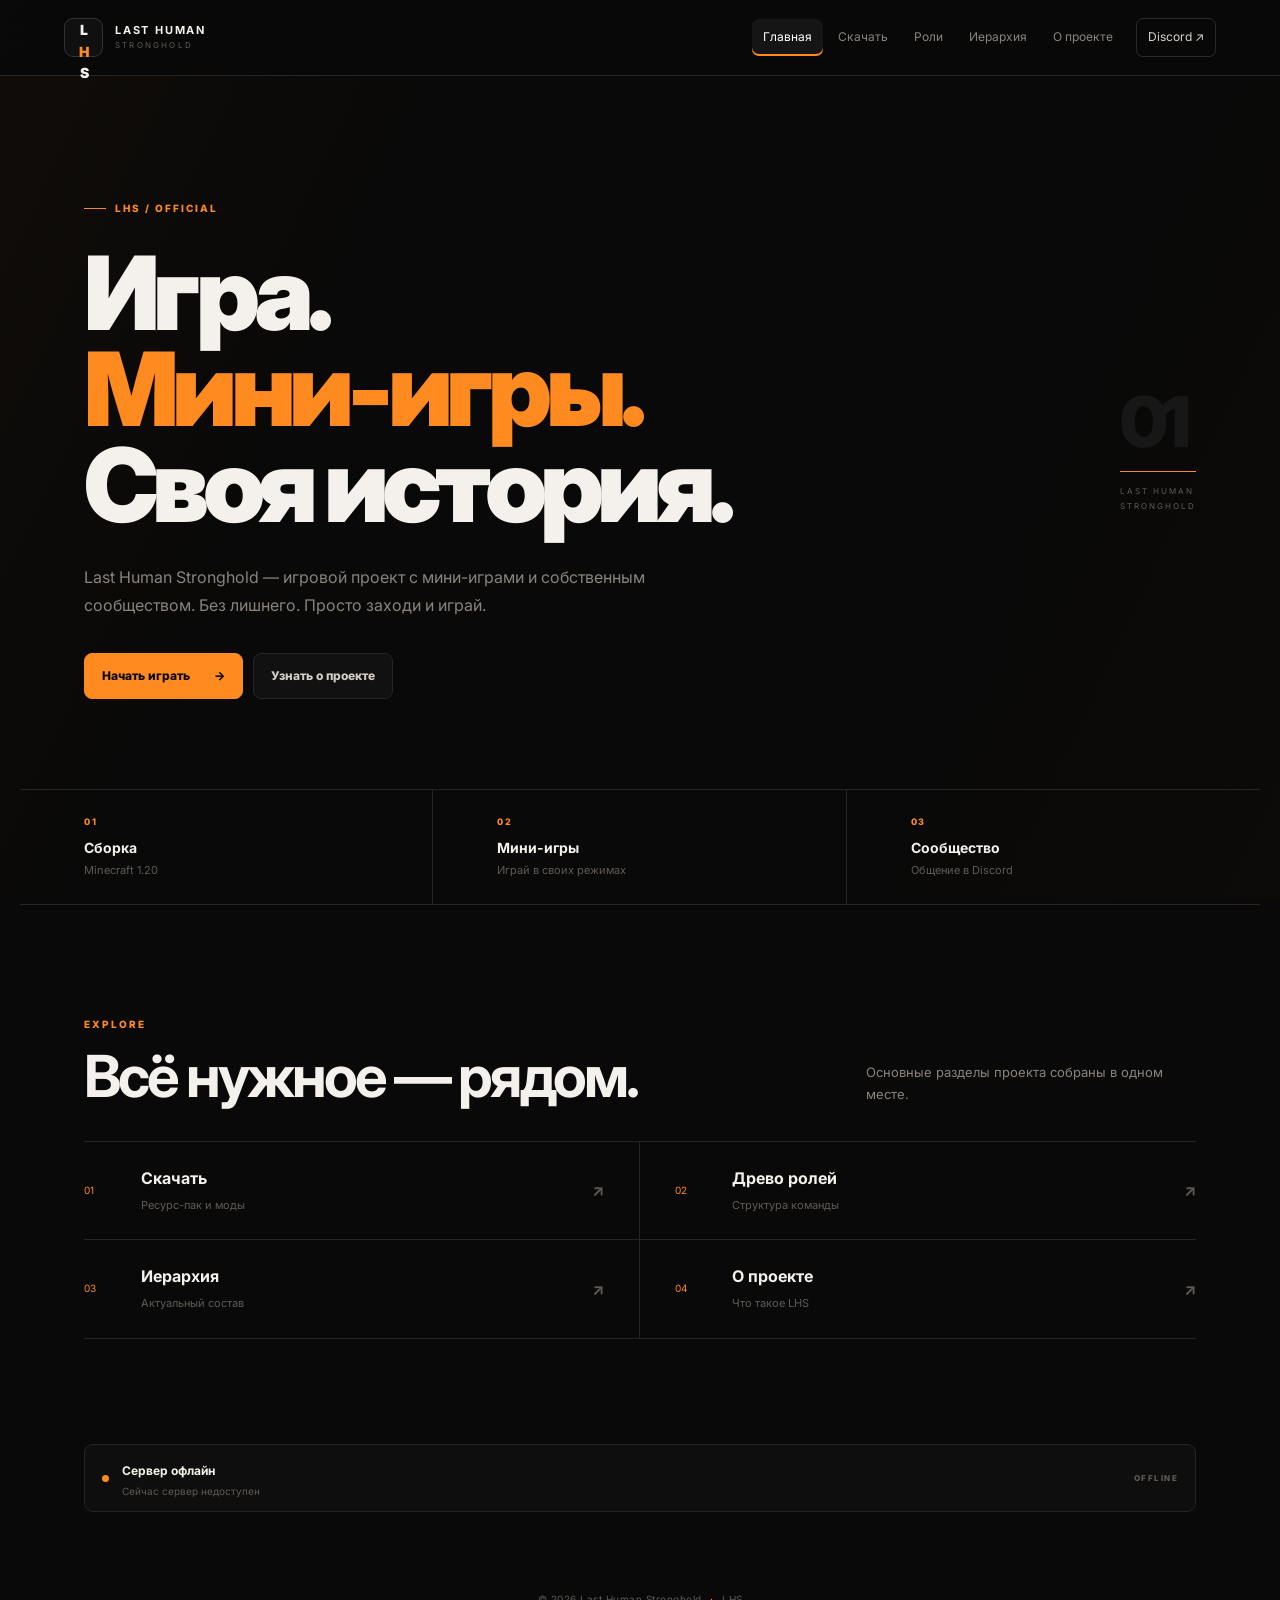
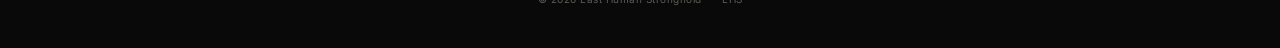
==== commit 991912d7: "Complete LHS website redesign and cleanup" ====
--- a/index.html
+++ b/index.html
@@ -1,45 +1,17 @@
 <!doctype html>
 <html lang="ru">
 <head>
-<meta charset="utf-8">
-<meta name="viewport" content="width=device-width,initial-scale=1">
+<meta charset="utf-8"><meta name="viewport" content="width=device-width,initial-scale=1">
 <title>LHS — Last Human Stronghold</title>
-<meta name="description" content="Официальный сайт Last Human Stronghold">
+<meta name="description" content="Официальный сайт Last Human Stronghold — игровой проект с мини-играми.">
 <link rel="stylesheet" href="style.css">
-<link rel="stylesheet" href="lhs-redesign.css">
-<link rel="stylesheet" href="lhs-smooth.css">
 </head>
 <body>
-<div class="ambient"></div>
-<header>
-  <a class="logo" href="index.html"><span class="logo-mark">L<span class="accent">H</span>S</span><span class="logo-text">LAST HUMAN <span class="accent">STRONGHOLD</span></span></a>
-  <nav>
-    <a href="index.html">Главная</a><a href="download.html">Скачать</a><a href="roles.html">Роли</a><a href="hierarchy.html">Иерархия</a><a href="about.html">О проекте</a>
-  </nav>
-</header>
+<header class="site-header"><a class="brand" href="index.html"><span class="brand-mark">L<span>H</span>S</span><span><b>LAST HUMAN</b><small>STRONGHOLD</small></span></a><nav><a class="active" href="index.html">Главная</a><a href="download.html">Скачать</a><a href="roles.html">Роли</a><a href="hierarchy.html">Иерархия</a><a href="about.html">О проекте</a><a class="nav-discord" href="https://discord.com" target="_blank" rel="noopener">Discord ↗</a></nav></header>
 <main>
-<section class="hero">
-  <div class="hero-inner">
-    <div class="eyebrow"><span class="dot"></span> ОФИЦИАЛЬНЫЙ САЙТ LHS</div>
-    <h1>L<span class="accent">H</span>S</h1>
-    <p class="lead">Last Human Stronghold — игровой проект с мини-играми, разными режимами и активным сообществом, где каждый может найти свой способ играть и отдыхать вместе с другими.</p>
-    <div class="hero-line"></div>
-    <div class="scroll">Исследуй проект ↓</div>
-  </div>
-</section>
-<section class="container">
-  <div class="section-head"><h2>Разделы</h2><p>Всё необходимое о проекте собрано в одном месте.</p></div>
-  <div class="cards">
-    <a class="card" href="download.html"><div class="icon">01</div><h3>Скачать</h3><p>Ресурс-пак, моды и другие файлы проекта.</p></a>
-    <a class="card" href="roles.html"><div class="icon">02</div><h3>Древо ролей</h3><p>Структура ролей LHS и зона ответственности каждой из них.</p></a>
-    <a class="card" href="hierarchy.html"><div class="icon">03</div><h3>Иерархия</h3><p>Актуальный состав руководства и персонала проекта.</p></a>
-    <a class="card" href="about.html"><div class="icon">04</div><h3>О проекте</h3><p>Что такое LHS, его направления и основные особенности.</p></a>
-    <a class="card" href="https://discord.com" target="_blank" rel="noopener"><div class="icon">05</div><h3>Discord</h3><p>Главное место общения сообщества LHS.</p></a>
-  </div>
-</section>
-</main>
-<div class="server-status" style="max-width:1120px;margin:0 auto 8px;padding:0 6%;"><div id="server-status" class="server-status-inner offline" style="display:flex;align-items:center;justify-content:center;gap:10px;min-height:58px;padding:10px 18px;border:1px solid rgba(255,255,255,.06);border-radius:14px;background:rgba(255,255,255,.018);color:#8d867f;font-size:12px;"><span class="server-dot" style="width:7px;height:7px;flex:0 0 7px;border-radius:50%;background:#ff8a1f;"></span><span><b style="display:block;color:#d9d4cf;font-size:12px;">Проверяем сервер...</b><small style="display:block;margin-top:1px;color:#706962;font-size:10px;">Получаем актуальный статус</small></span></div></div>
-<footer class="footer">© 2026 Last Human Stronghold · LHS</footer>
-<script src="server-status-live.js" defer></script>
-</body>
-</html>+<section class="hero"><div class="hero-copy"><div class="kicker"><i></i> LHS / OFFICIAL</div><h1>Игра.<br><em>Мини-игры.</em><br>Своя история.</h1><p>Last Human Stronghold — игровой проект с мини-играми и собственным сообществом. Без лишнего. Просто заходи и играй.</p><div class="actions"><a class="button primary" href="download.html">Начать играть <span>→</span></a><a class="button ghost" href="about.html">Узнать о проекте</a></div></div><div class="hero-side"><div class="hero-number">01</div><div class="hero-line"></div><span>LAST HUMAN<br>STRONGHOLD</span></div></section>
+<section class="quick"><div><span>01</span><b>Сборка</b><small>Minecraft 1.20</small></div><div><span>02</span><b>Мини-игры</b><small>Играй в своих режимах</small></div><div><span>03</span><b>Сообщество</b><small>Общение в Discord</small></div></section>
+<section class="section"><div class="section-title"><div><span class="label">EXPLORE</span><h2>Всё нужное — рядом.</h2></div><p>Основные разделы проекта собраны в одном месте.</p></div><div class="grid-links"><a href="download.html"><span>01</span><div><b>Скачать</b><small>Ресурс-пак и моды</small></div><strong>↗</strong></a><a href="roles.html"><span>02</span><div><b>Древо ролей</b><small>Структура команды</small></div><strong>↗</strong></a><a href="hierarchy.html"><span>03</span><div><b>Иерархия</b><small>Актуальный состав</small></div><strong>↗</strong></a><a href="about.html"><span>04</span><div><b>О проекте</b><small>Что такое LHS</small></div><strong>↗</strong></a></div></section>
+<section class="status-wrap"><div id="server-status" class="server-status"><span class="status-dot"></span><div><b>Проверяем сервер</b><small>Получаем актуальный статус</small></div><span class="status-arrow">LIVE</span></div></section>
+</main><footer>© 2026 Last Human Stronghold <span>·</span> LHS</footer><script src="server-status-live.js" defer></script>
+</body></html>
--- a/style.css
+++ b/style.css
@@ -1 +1,2 @@
-*{box-sizing:border-box}html{scroll-behavior:smooth}body{margin:0;min-height:100vh;overflow-x:hidden;background:#080706;color:#f5f2ee;font-family:Inter,ui-sans-serif,system-ui,-apple-system,"Segoe UI",Arial,sans-serif;line-height:1.6}body:before{content:"";position:fixed;inset:0;z-index:-2;background:radial-gradient(circle at 50% 0,rgba(255,138,31,.08),transparent 38%),#080706}body:after{content:"";position:fixed;inset:-20%;z-index:-1;pointer-events:none;background:radial-gradient(circle at 20% 30%,rgba(255,138,31,.055),transparent 24%),radial-gradient(circle at 80% 65%,rgba(255,100,0,.04),transparent 25%);animation:slowFloat 18s ease-in-out infinite alternate;will-change:transform}header{position:sticky;top:0;z-index:50;display:flex;align-items:center;justify-content:space-between;gap:20px;padding:13px 6%;background:rgba(8,7,6,.88);border-bottom:1px solid rgba(255,138,31,.13);backdrop-filter:blur(12px);-webkit-backdrop-filter:blur(12px)}.logo{display:flex;align-items:center;gap:10px;color:#fff;text-decoration:none;font-weight:900;letter-spacing:1.3px;font-size:15px;white-space:nowrap}.logo-mark{width:40px;height:40px;flex:0 0 40px;display:flex;align-items:center;justify-content:center;border-radius:11px;background:#15100b;border:1px solid rgba(255,138,31,.32);color:#f5f2ee;font-size:15px;line-height:1}.logo-mark .accent,.logo-text .accent,.role,.date,.tag,.rank{color:#ff8a1f}nav{display:flex;align-items:center;justify-content:flex-end;gap:4px;flex-wrap:wrap}nav a{position:relative;padding:8px 10px;border-radius:8px;color:#9e9790;text-decoration:none;font-size:13px;transition:color .2s ease,background .2s ease}nav a:hover{color:#fff;background:rgba(255,138,31,.07)}nav a:after{content:"";position:absolute;left:10px;right:10px;bottom:3px;height:1px;background:#ff8a1f;transform:scaleX(0);transition:transform .2s ease}nav a:hover:after{transform:scaleX(1)}.ambient{position:fixed;inset:0;z-index:-1;pointer-events:none;overflow:hidden}.ambient:before{content:"";position:absolute;width:42vw;height:42vw;left:29vw;top:8vh;border-radius:50%;background:rgba(255,138,31,.045);animation:orb 14s ease-in-out infinite alternate;will-change:transform}.hero{min-height:calc(100vh - 66px);display:grid;place-items:center;text-align:center;padding:80px 20px 65px;position:relative;overflow:hidden}.hero:before{content:"";position:absolute;width:min(600px,80vw);height:min(600px,80vw);left:50%;top:50%;transform:translate(-50%,-52%);border-radius:50%;background:radial-gradient(circle,rgba(255,138,31,.075),transparent 66%);animation:pulse 7s ease-in-out infinite;will-change:transform,opacity}.hero:after{content:"";position:absolute;left:12%;right:12%;bottom:9%;height:1px;background:linear-gradient(90deg,transparent,rgba(255,138,31,.2),transparent)}.hero-inner{position:relative;z-index:1;max-width:900px;animation:reveal .65s ease both}.eyebrow{display:inline-flex;align-items:center;gap:9px;padding:8px 13px;border:1px solid rgba(255,138,31,.18);border-radius:999px;background:rgba(255,138,31,.035);color:#aaa39b;font-size:10px;letter-spacing:1.5px}.dot{width:6px;height:6px;border-radius:50%;background:#ff8a1f;box-shadow:0 0 10px rgba(255,138,31,.75);animation:blink 2.2s ease-in-out infinite}h1{letter-spacing:-.055em}.hero h1,.title{background:linear-gradient(180deg,#fff 8%,#ddd7d0 55%,#777069 100%);-webkit-background-clip:text;background-clip:text;color:transparent}.hero h1{font-size:clamp(82px,14vw,170px);line-height:.78;margin:32px 0 26px;font-weight:950}.hero h1 .accent{background:none;-webkit-text-fill-color:#ff8a1f;text-shadow:0 0 35px rgba(255,138,31,.22)}.lead{max-width:690px;margin:0 auto;color:#9b938b;font-size:18px;line-height:1.75}.hero-line{width:90px;height:1px;margin:28px auto;background:linear-gradient(90deg,transparent,#ff8a1f,transparent)}.scroll{color:#676059;font-size:10px;letter-spacing:2.5px;text-transform:uppercase}.container,.wrap{max-width:1120px;margin:0 auto;padding:72px 6%}.section-head{text-align:center;margin-bottom:36px}.section-head h2{font-size:36px;margin:0 0 9px;letter-spacing:-.03em}.section-head p,.sub{color:#817970;margin:0 auto;line-height:1.7}.cards{display:grid;grid-template-columns:repeat(3,1fr);gap:15px}.card,.role,.news-card{position:relative;overflow:hidden;border:1px solid rgba(255,255,255,.07);border-radius:17px;background:rgba(255,255,255,.025);box-shadow:0 12px 38px rgba(0,0,0,.1);transition:transform .22s ease,border-color .22s ease,box-shadow .22s ease}.card:before,.role:before,.news-card:before{content:"";position:absolute;width:120px;height:120px;right:-80px;top:-80px;border-radius:50%;background:rgba(255,138,31,.1);opacity:0;transition:opacity .22s ease}.card:hover,.role:hover,.news-card:hover{transform:translateY(-4px);border-color:rgba(255,138,31,.27);box-shadow:0 18px 45px rgba(0,0,0,.22)}.card:hover:before,.role:hover:before,.news-card:hover:before{opacity:1}.card{display:block;padding:26px;min-height:145px;color:inherit;text-decoration:none}.icon{width:38px;height:38px;display:grid;place-items:center;margin-bottom:17px;border:1px solid rgba(255,255,255,.08);border-radius:10px;background:rgba(255,255,255,.035);color:#ff8a1f;font-size:12px;font-weight:800;letter-spacing:.5px;transition:transform .22s ease}.card:hover .icon{transform:translateY(-2px)}.card h3{margin:0 0 7px;font-size:17px}.card p,.muted{margin:0;color:#837b74;font-size:13px;line-height:1.6}.title{text-align:center;font-size:46px;margin:0 0 10px}.wrap>.sub{text-align:center;margin-bottom:46px}.news{display:grid;grid-template-columns:repeat(3,1fr);gap:15px}.news-card{padding:25px}.news-card time,.date{font-size:11px;letter-spacing:1px;font-weight:700}.news-card h2,.news-card h3{margin:9px 0 7px}.news-card p{color:#837b74;line-height:1.6;font-size:13px;margin:0}.file{display:flex;justify-content:space-between;align-items:center;gap:20px}.filename{font-weight:700}.tag,.count{display:inline-block;margin-top:8px;padding:4px 8px;border-radius:999px;background:rgba(255,138,31,.07);font-size:11px}.btn{display:inline-flex;align-items:center;justify-content:center;padding:12px 20px;border-radius:11px;background:#f5f2ee;color:#0b0907;text-decoration:none;font-weight:800;border:1px solid transparent;transition:transform .2s,background .2s,box-shadow .2s}.btn:hover{background:#ff8a1f;box-shadow:0 0 24px rgba(255,138,31,.25);transform:translateY(-2px)}.tree{display:grid;gap:12px;max-width:900px;margin:auto}.role{padding:21px 24px}.role strong{display:block;font-size:19px;color:#fff;margin-bottom:6px}.role p{margin:0;color:#918981}.role.top{border-color:rgba(255,138,31,.3)}.branch{display:grid;grid-template-columns:1fr 1fr;gap:12px}.group{margin:42px 0}.group h2{font-size:21px;margin:0 0 19px;padding:14px 18px;border:1px solid rgba(255,255,255,.07);border-radius:14px;background:rgba(255,255,255,.025)}.group .cards{grid-template-columns:repeat(2,1fr)}.group .card{min-height:auto}.role{font-size:12px;text-transform:uppercase;font-weight:700;letter-spacing:.7px}.name{font-size:19px;margin-top:7px;color:#f5f2ee}.empty{color:#65605a}.count{margin:0 0 0 7px;color:#ff8a1f}.people{display:flex;flex-direction:column;gap:9px}.person{padding:13px 16px;border:1px solid rgba(255,255,255,.06);border-radius:11px;background:rgba(255,255,255,.02)}.person b{font-size:16px;color:#eee}.wrap>.card{padding:32px}.wrap>.card p{color:#898079;line-height:1.8}.wrap>.card strong{color:#ff8a1f}.footer,footer{text-align:center;padding:38px 20px;color:#5e5751;border-top:1px solid rgba(255,255,255,.05);font-size:12px;margin-top:20px}a:focus-visible{outline:2px solid #ff8a1f;outline-offset:3px}@keyframes reveal{from{opacity:0;transform:translateY(14px)}to{opacity:1;transform:none}}@keyframes slowFloat{0%{transform:translate3d(-1.5%,-1%,0) scale(1)}100%{transform:translate3d(1.5%,1%,0) scale(1.025)}}@keyframes orb{0%,100%{transform:translate3d(-4vw,1vh,0)}50%{transform:translate3d(4vw,-2vh,0)}}@keyframes pulse{0%,100%{transform:translate(-50%,-52%) scale(.96);opacity:.65}50%{transform:translate(-50%,-52%) scale(1.04);opacity:1}}@keyframes blink{0%,100%{opacity:.4}50%{opacity:1}}@media(max-width:850px){header{align-items:flex-start;flex-direction:column}.cards,.news,.group .cards{grid-template-columns:1fr 1fr}nav{justify-content:flex-start}.hero{min-height:78vh}}@media(max-width:620px){nav{gap:2px}nav a{font-size:12px;padding:7px 8px}.cards,.news,.group .cards,.branch{grid-template-columns:1fr}.container,.wrap{padding:56px 5%}.hero{padding:60px 18px 50px}.hero h1{letter-spacing:-.06em}.lead{font-size:16px}.title{font-size:34px}.section-head h2{font-size:30px}.file{flex-direction:column;align-items:flex-start}.logo-text{font-size:12px}}@media(prefers-reduced-motion:reduce){*,*:before,*:after{scroll-behavior:auto!important;animation:none!important;transition:none!important}}+@import url('https://fonts.googleapis.com/css2?family=Inter:wght@400;500;600;700;800;900&display=swap');
+:root{--bg:#090909;--panel:#111111;--panel2:#151515;--line:#252525;--text:#f4f1ec;--muted:#89837c;--dim:#5f5a55;--orange:#ff8a1f;--orange2:#ffad5b}*{box-sizing:border-box}html{scroll-behavior:smooth}body{margin:0;min-height:100vh;background:var(--bg);color:var(--text);font-family:Inter,system-ui,-apple-system,"Segoe UI",Arial,sans-serif;line-height:1.55}body:before{content:"";position:fixed;inset:0;pointer-events:none;background:linear-gradient(115deg,rgba(255,138,31,.035),transparent 32%,transparent 68%,rgba(255,138,31,.018));z-index:-1}a{color:inherit}.site-header{height:76px;padding:0 clamp(20px,5vw,72px);display:flex;align-items:center;justify-content:space-between;border-bottom:1px solid var(--line);position:sticky;top:0;background:rgba(9,9,9,.92);backdrop-filter:blur(16px);z-index:20}.brand{display:flex;align-items:center;gap:12px;text-decoration:none}.brand-mark{width:39px;height:39px;display:grid;place-items:center;border:1px solid #333;border-radius:9px;background:#101010;font-size:14px;font-weight:900;letter-spacing:-1px}.brand-mark span{color:var(--orange)}.brand b{display:block;font-size:11px;letter-spacing:1.8px;line-height:1.1}.brand small{display:block;color:var(--dim);font-size:8px;letter-spacing:2.2px;margin-top:3px}nav{display:flex;align-items:center;gap:4px}nav a{padding:9px 11px;color:var(--muted);text-decoration:none;font-size:12px;border-radius:7px;transition:color .18s,background .18s}nav a:hover,nav a.active{color:#fff;background:#151515}nav a.active{box-shadow:inset 0 -2px var(--orange)}nav .nav-discord{margin-left:8px;border:1px solid #2b2b2b;color:#d8d3ce}.hero{max-width:1240px;min-height:650px;margin:auto;padding:clamp(75px,10vw,125px) clamp(20px,5vw,72px) 90px;display:grid;grid-template-columns:1fr 180px;align-items:end;border-bottom:1px solid var(--line)}.hero-copy{max-width:800px}.kicker,.label{color:var(--orange);font-size:10px;font-weight:800;letter-spacing:2px}.kicker{display:flex;align-items:center;gap:9px;margin-bottom:28px}.kicker i{display:block;width:22px;height:1px;background:var(--orange)}h1{font-size:clamp(54px,8vw,104px);line-height:.94;letter-spacing:-.065em;margin:0;font-weight:900}h1 em{font-style:normal;color:var(--orange)}.hero p{max-width:630px;color:var(--muted);font-size:16px;margin:30px 0 34px;line-height:1.75}.actions{display:flex;gap:10px;flex-wrap:wrap}.button{display:inline-flex;align-items:center;gap:24px;min-height:46px;padding:0 17px;border-radius:8px;text-decoration:none;font-size:12px;font-weight:800;border:1px solid var(--line);transition:transform .18s,border-color .18s,background .18s}.button:hover{transform:translateY(-2px);border-color:#444}.button.primary{background:var(--orange);color:#0b0907;border-color:var(--orange)}.button.primary:hover{background:var(--orange2)}.button.ghost{color:#d0cbc5;background:#111}.hero-side{align-self:center;justify-self:end;color:var(--dim);font-size:8px;letter-spacing:2px;line-height:1.8}.hero-number{font-size:70px;line-height:1;font-weight:900;color:#171717;letter-spacing:-6px}.hero-line{height:1px;width:100%;background:var(--orange);margin:14px 0 12px}.quick{max-width:1240px;margin:auto;display:grid;grid-template-columns:repeat(3,1fr);border-bottom:1px solid var(--line)}.quick div{padding:25px clamp(20px,5vw,72px);border-right:1px solid var(--line)}.quick div:last-child{border:0}.quick span,.file-index,.team-grid article span,.role-list article>span{display:block;color:var(--orange);font-size:9px;font-weight:800;letter-spacing:1.6px}.quick b{display:block;font-size:14px;margin-top:8px}.quick small{display:block;color:var(--dim);font-size:11px;margin-top:3px}.section,.page{max-width:1240px;margin:auto;padding:105px clamp(20px,5vw,72px)}.section-title{display:flex;justify-content:space-between;gap:40px;align-items:end;margin-bottom:36px}.section-title h2,.page-head h1{font-size:clamp(35px,5vw,58px);letter-spacing:-.05em;line-height:1;margin:12px 0 0}.section-title p,.page-head p{color:var(--muted);font-size:13px;max-width:330px;margin:0;line-height:1.7}.grid-links{display:grid;grid-template-columns:1fr 1fr;border-top:1px solid var(--line)}.grid-links a{display:grid;grid-template-columns:42px 1fr 25px;align-items:center;gap:15px;padding:24px 0;border-bottom:1px solid var(--line);text-decoration:none}.grid-links a:nth-child(odd){padding-right:35px;border-right:1px solid var(--line)}.grid-links a:nth-child(even){padding-left:35px}.grid-links span{color:var(--orange);font-size:10px}.grid-links b{display:block;font-size:16px}.grid-links small{color:var(--dim);font-size:11px}.grid-links strong{color:var(--dim);font-size:16px;text-align:right}.grid-links a:hover b,.grid-links a:hover strong{color:var(--orange)}.status-wrap{max-width:1240px;margin:auto;padding:0 clamp(20px,5vw,72px) 55px}.server-status{min-height:68px;border:1px solid var(--line);background:#0e0e0e;display:flex;align-items:center;gap:13px;padding:12px 17px;border-radius:9px}.server-status b{font-size:12px}.server-status small{display:block;color:var(--dim);font-size:10px;margin-top:2px}.status-dot{width:7px;height:7px;border-radius:50%;background:var(--orange);flex:0 0 7px}.status-arrow{margin-left:auto;color:var(--dim);font-size:8px;font-weight:800;letter-spacing:1.5px}.server-status.online{border-color:#23402b}.server-status.online .status-dot{background:#5bc87a}.server-status.online .status-arrow{color:#5bc87a}.page-head{padding-bottom:58px;border-bottom:1px solid var(--line);margin-bottom:38px}.page-head h1{font-size:clamp(44px,6vw,72px)}.download-list{border-top:1px solid var(--line)}.download-list article{display:grid;grid-template-columns:60px 1fr auto;gap:25px;align-items:center;padding:30px 0;border-bottom:1px solid var(--line)}.file-info span{color:var(--orange);font-size:9px;font-weight:800;letter-spacing:1.5px}.file-info h2{font-size:18px;margin:7px 0 4px}.file-info p{color:var(--muted);font-size:12px;margin:0;max-width:600px}.file-index{font-size:12px}.notice{margin-top:20px;border-left:2px solid var(--orange);background:#101010;padding:17px 20px;display:flex;gap:20px;font-size:11px;color:var(--muted)}.notice b{color:#eee}.role-list{display:grid;grid-template-columns:1fr 1fr;gap:10px}.role-list article{border:1px solid var(--line);background:var(--panel);padding:25px;border-radius:9px;min-height:145px}.role-list article.role-main{grid-column:1/-1;background:linear-gradient(100deg,#15110d,#111);border-color:#3b2818}.role-list h2{font-size:18px;margin:13px 0 7px}.role-list p{font-size:12px;color:var(--muted);margin:0;line-height:1.7}.team-section{margin-bottom:65px}.team-section>h2{font-size:11px;text-transform:uppercase;letter-spacing:2px;color:var(--dim);padding-bottom:15px;border-bottom:1px solid var(--line)}.team-grid{display:grid;grid-template-columns:repeat(2,1fr);gap:10px}.team-grid article{background:var(--panel);border:1px solid var(--line);padding:21px;border-radius:8px}.team-grid article b{display:block;font-size:16px;margin-top:8px}.team-grid .free{color:var(--dim);font-weight:500}.about-layout{display:grid;grid-template-columns:1.5fr 1fr;gap:10px}.about-main,.about-layout aside{border:1px solid var(--line);background:var(--panel);border-radius:9px}.about-main{padding:45px}.big-mark{font-size:80px;line-height:1;font-weight:900;letter-spacing:-7px;color:#191919}.about-main h2{font-size:27px;margin:35px 0 15px}.about-main p{color:var(--muted);font-size:13px;line-height:1.8;max-width:650px}.about-layout aside{padding:10px}.about-layout aside div{padding:22px;border-bottom:1px solid var(--line)}.about-layout aside div:last-child{border:0}.about-layout aside span{color:var(--orange);font-size:9px}.about-layout aside b{display:block;font-size:13px;margin:6px 0}.about-layout aside small{color:var(--dim);font-size:10px}footer{padding:25px 20px 40px;text-align:center;color:var(--dim);font-size:10px;letter-spacing:.5px}footer span{color:var(--orange);padding:0 5px}@media(max-width:800px){.site-header{height:auto;min-height:72px;align-items:flex-start;padding-top:16px;padding-bottom:16px;gap:16px;flex-direction:column}nav{width:100%;overflow-x:auto}.hero{grid-template-columns:1fr;min-height:auto;padding-top:80px}.hero-side{display:none}.quick{grid-template-columns:1fr}.quick div{border-right:0;border-bottom:1px solid var(--line)}.section-title{display:block}.section-title p{margin-top:18px}.download-list article{grid-template-columns:40px 1fr}.download-list .button{grid-column:2;justify-self:start}.role-list,.team-grid,.about-layout{grid-template-columns:1fr}.grid-links{grid-template-columns:1fr}.grid-links a:nth-child(odd){padding-right:0;border-right:0}.grid-links a:nth-child(even){padding-left:0}.about-main{padding:30px}.big-mark{font-size:60px}}@media(max-width:480px){nav a{font-size:11px;padding:8px}.hero h1{font-size:51px}.section,.page{padding-top:70px;padding-bottom:70px}.download-list article{gap:14px}.notice{display:block}.notice span{display:block;margin-top:8px}}
